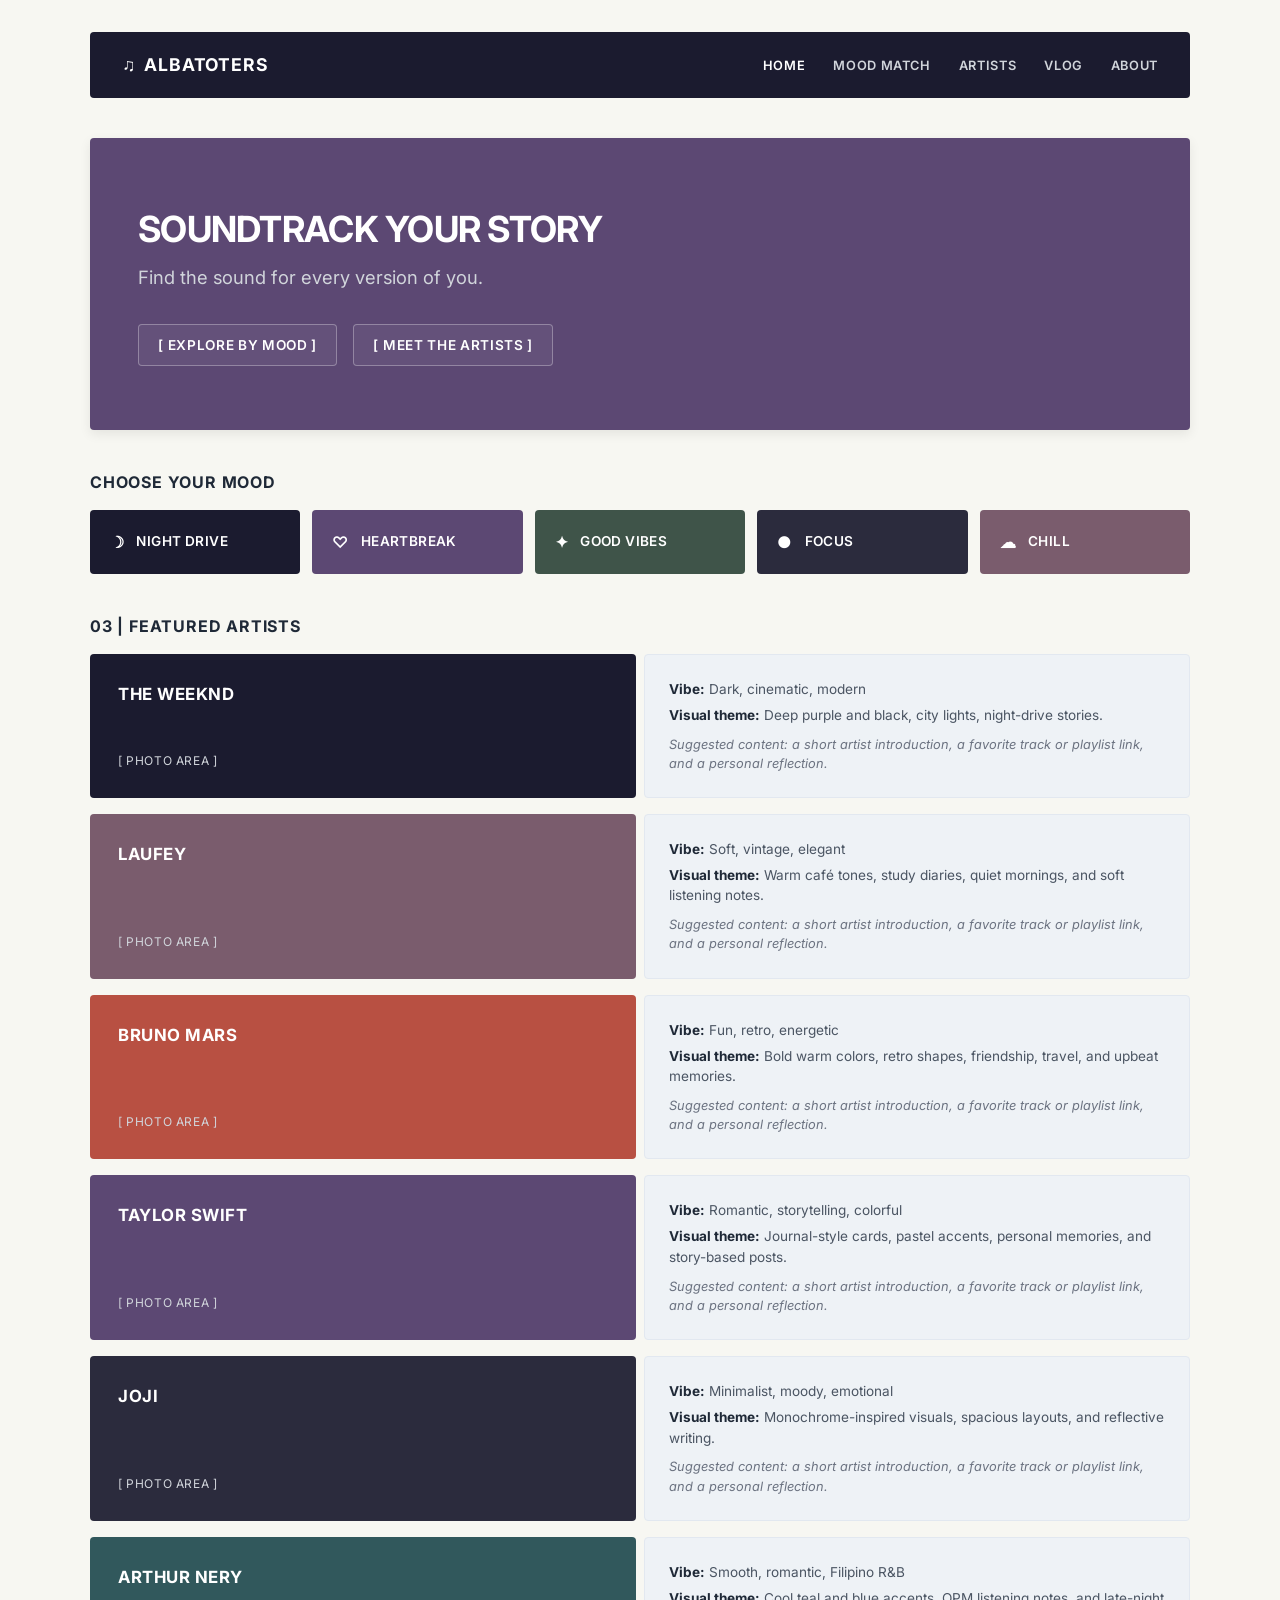
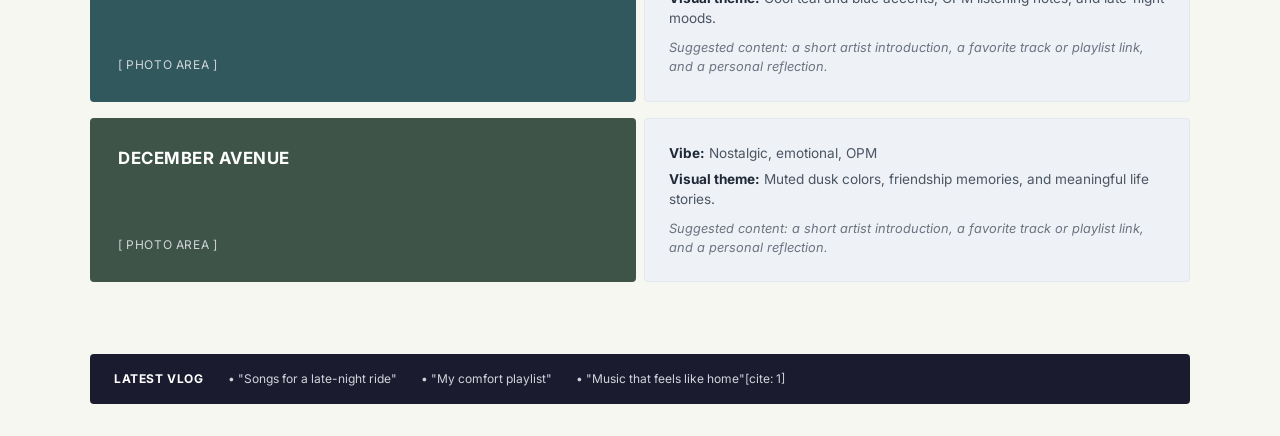
==== index.html @ 7960496c "Add files via upload" ====
<!DOCTYPE html>
<html lang="en">
<head>
    <meta charset="UTF-8">
    <meta name="viewport" content="width=device-width, initial-scale=1.0">
    <title>Albatoters — Soundtrack Your Story</title>
    <link href="https://fonts.googleapis.com/css2?family=Inter:wght@400;500;600;700&display=swap" rel="stylesheet">
    <link rel="stylesheet" href="style.css">
</head>
<body>

    <div class="page-container">
        
        <!-- Top Navigation Header -->
        <header class="navbar">
            <div class="logo">
                <span class="music-note">♫</span> ALBATOTERS
            </div>
            <nav class="nav-links">
                <a href="index.html" class="active">HOME</a>
                <a href="#">MOOD MATCH</a>
                <a href="artist.html">ARTISTS</a>
                <a href="#">VLOG</a>
                <a href="#">ABOUT</a>
            </nav>
        </header>

        <!-- Hero Banner Section -->
        <section class="hero-section">
            <div class="hero-content">
                <h1>SOUNDTRACK YOUR STORY</h1>
                <p>Find the sound for every version of you.</p>
                <div class="hero-buttons">
                    <span class="btn">[ EXPLORE BY MOOD ]</span>
                    <a href="artists.html" class="btn-link">[ MEET THE ARTISTS ]</a>
                </div>
            </div>
        </section>

        <!-- Choose Your Mood Section -->
        <section class="section-block">
            <h2 class="section-title">CHOOSE YOUR MOOD</h2>
            <div class="mood-grid">
                <div class="mood-card dark-indigo">
                    <span class="mood-icon">☽</span>
                    <span class="mood-name">NIGHT DRIVE</span>
                </div>
                <div class="mood-card purple">
                    <span class="mood-icon">♡</span>
                    <span class="mood-name">HEARTBREAK</span>
                </div>
                <div class="mood-card teal-accent">
                    <span class="mood-icon">✦</span>
                    <span class="mood-name">GOOD VIBES</span>
                </div>
                <div class="mood-card charcoal">
                    <span class="mood-icon">●</span>
                    <span class="mood-name">FOCUS</span>
                </div>
                <div class="mood-card mauve">
                    <span class="mood-icon">☁</span>
                    <span class="mood-name">CHILL</span>
                </div>
            </div>
        </section>

        <!-- Featured Artists Section on Homepage -->
        <section class="section-block">
            <h2 class="section-title">03 | FEATURED ARTISTS</h2>
            <div class="artists-split-grid">
                
                <!-- The Weeknd -->
                <div class="artist-split-row">
                    <div class="artist-left-box dark-indigo-bg">
                        <h3>THE WEEKND</h3>
                        <div class="photo-area">[ PHOTO AREA ]</div>
                    </div>
                    <div class="artist-right-box">
                        <p><strong>Vibe:</strong> Dark, cinematic, modern</p>
                        <p><strong>Visual theme:</strong> Deep purple and black, city lights, night-drive stories.</p>
                        <p class="suggestion">Suggested content: a short artist introduction, a favorite track or playlist link, and a personal reflection.</p>
                    </div>
                </div>

                <!-- Laufey -->
                <div class="artist-split-row">
                    <div class="artist-left-box mauve-bg">
                        <h3>LAUFEY</h3>
                        <div class="photo-area">[ PHOTO AREA ]</div>
                    </div>
                    <div class="artist-right-box">
                        <p><strong>Vibe:</strong> Soft, vintage, elegant</p>
                        <p><strong>Visual theme:</strong> Warm café tones, study diaries, quiet mornings, and soft listening notes.</p>
                        <p class="suggestion">Suggested content: a short artist introduction, a favorite track or playlist link, and a personal reflection.</p>
                    </div>
                </div>

                <!-- Bruno Mars -->
                <div class="artist-split-row">
                    <div class="artist-left-box terracotta-bg">
                        <h3>BRUNO MARS</h3>
                        <div class="photo-area">[ PHOTO AREA ]</div>
                    </div>
                    <div class="artist-right-box">
                        <p><strong>Vibe:</strong> Fun, retro, energetic</p>
                        <p><strong>Visual theme:</strong> Bold warm colors, retro shapes, friendship, travel, and upbeat memories.</p>
                        <p class="suggestion">Suggested content: a short artist introduction, a favorite track or playlist link, and a personal reflection.</p>
                    </div>
                </div>

                <!-- Taylor Swift -->
                <div class="artist-split-row">
                    <div class="artist-left-box purple-bg">
                        <h3>TAYLOR SWIFT</h3>
                        <div class="photo-area">[ PHOTO AREA ]</div>
                    </div>
                    <div class="artist-right-box">
                        <p><strong>Vibe:</strong> Romantic, storytelling, colorful</p>
                        <p><strong>Visual theme:</strong> Journal-style cards, pastel accents, personal memories, and story-based posts.</p>
                        <p class="suggestion">Suggested content: a short artist introduction, a favorite track or playlist link, and a personal reflection.</p>
                    </div>
                </div>

                <!-- Joji -->
                <div class="artist-split-row">
                    <div class="artist-left-box charcoal-bg">
                        <h3>JOJI</h3>
                        <div class="photo-area">[ PHOTO AREA ]</div>
                    </div>
                    <div class="artist-right-box">
                        <p><strong>Vibe:</strong> Minimalist, moody, emotional</p>
                        <p><strong>Visual theme:</strong> Monochrome-inspired visuals, spacious layouts, and reflective writing.</p>
                        <p class="suggestion">Suggested content: a short artist introduction, a favorite track or playlist link, and a personal reflection.</p>
                    </div>
                </div>

                <!-- Arthur Nery -->
                <div class="artist-split-row">
                    <div class="artist-left-box teal-bg">
                        <h3>ARTHUR NERY</h3>
                        <div class="photo-area">[ PHOTO AREA ]</div>
                    </div>
                    <div class="artist-right-box">
                        <p><strong>Vibe:</strong> Smooth, romantic, Filipino R&B</p>
                        <p><strong>Visual theme:</strong> Cool teal and blue accents, OPM listening notes, and late-night moods.</p>
                        <p class="suggestion">Suggested content: a short artist introduction, a favorite track or playlist link, and a personal reflection.</p>
                    </div>
                </div>

                <!-- December Avenue -->
                <div class="artist-split-row">
                    <div class="artist-left-box sage-bg">
                        <h3>DECEMBER AVENUE</h3>
                        <div class="photo-area">[ PHOTO AREA ]</div>
                    </div>
                    <div class="artist-right-box">
                        <p><strong>Vibe:</strong> Nostalgic, emotional, OPM</p>
                        <p><strong>Visual theme:</strong> Muted dusk colors, friendship memories, and meaningful life stories.</p>
                        <p class="suggestion">Suggested content: a short artist introduction, a favorite track or playlist link, and a personal reflection.</p>
                    </div>
                </div>

            </div>
        </section>

        <!-- Footer / Latest Vlog Bar -->
        <footer class="footer-bar">
            <span class="footer-label">LATEST VLOG</span>
            <span class="footer-item">• "Songs for a late-night ride"</span>
            <span class="footer-item">• "My comfort playlist"</span>
            <span class="footer-item">• "Music that feels like home"[cite: 1]</span>
        </footer>

    </div>

</body>
</html>
---- style.css ----
/* Color Palette Integration */
:root {
    --color-bg: #F7F7F2;          /* Light Off-White background */
    --color-terracotta: #B85042;  /* Terracotta primary accent */
    --color-teal: #A7BEAE;        /* Teal accent */
    --color-dark: #1b1b2f;        /* Deep structural dark tone */
    --color-purple: #5c4873;      /* Muted mood purple */
    --color-mauve: #7a5c6d;       /* Mauve tone */
    --color-sage: #3f5449;        /* Sage green tone */
    --card-right-bg: #eef2f6;     /* Light grayish card background for descriptions */
    --text-light: #ffffff;
    --text-muted: #d1d5db;
    --text-dark: #1f2937;
    --text-subdued: #4b5563;
    --max-width: 1100px;
}

* {
    box-sizing: border-box;
    margin: 0;
    padding: 0;
}

body {
    font-family: 'Inter', sans-serif;
    background-color: var(--color-bg);
    color: var(--text-dark);
    line-height: 1.5;
    padding: 2rem 1rem;
}

.page-container {
    max-width: var(--max-width);
    margin: 0 auto;
    display: flex;
    flex-direction: column;
    gap: 2.5rem;
}

/* Navigation Bar */
.navbar {
    background-color: var(--color-dark);
    color: var(--text-light);
    display: flex;
    justify-content: space-between;
    align-items: center;
    padding: 1.25rem 2rem;
    border-radius: 4px;
}

.logo {
    font-weight: 700;
    font-size: 1.1rem;
    letter-spacing: 0.05em;
    display: flex;
    align-items: center;
    gap: 0.5rem;
}

.music-note {
    color: var(--text-light);
}

.nav-links {
    display: flex;
    gap: 1.75rem;
    list-style: none;
}

.nav-links a {
    color: var(--text-muted);
    text-decoration: none;
    font-size: 0.8rem;
    font-weight: 600;
    letter-spacing: 0.05em;
    transition: color 0.2s;
}

.nav-links a:hover,
.nav-links a.active {
    color: var(--text-light);
}

/* Hero Section */
.hero-section {
    background-color: var(--color-purple);
    color: var(--text-light);
    padding: 4rem 3rem;
    border-radius: 4px;
    box-shadow: 0 4px 12px rgba(0, 0, 0, 0.08);
}

.hero-content h1 {
    font-size: 2.25rem;
    font-weight: 700;
    letter-spacing: -0.02em;
    margin-bottom: 0.5rem;
}

.hero-content p {
    font-size: 1.15rem;
    color: var(--text-muted);
    margin-bottom: 2rem;
}

.hero-buttons {
    display: flex;
    gap: 1rem;
    flex-wrap: wrap;
}

.btn, .btn-link {
    font-size: 0.85rem;
    font-weight: 600;
    letter-spacing: 0.05em;
    padding: 0.6rem 1.2rem;
    border: 1px solid rgba(255, 255, 255, 0.3);
    border-radius: 4px;
    background: rgba(255, 255, 255, 0.05);
    color: var(--text-light);
    text-decoration: none;
    cursor: pointer;
    display: inline-block;
}

.btn-link:hover {
    background: rgba(255, 255, 255, 0.15);
}

/* Section Common Titles */
.section-title {
    font-size: 1rem;
    font-weight: 700;
    letter-spacing: 0.05em;
    color: var(--text-dark);
    margin-bottom: 1rem;
}

/* Choose Your Mood Section */
.mood-grid {
    display: grid;
    grid-template-columns: repeat(auto-fit, minmax(180px, 1fr));
    gap: 0.75rem;
}

.mood-card {
    color: var(--text-light);
    padding: 1.25rem;
    border-radius: 4px;
    display: flex;
    align-items: center;
    gap: 0.75rem;
    font-weight: 600;
    font-size: 0.85rem;
    letter-spacing: 0.03em;
}

.mood-card.dark-indigo { background-color: var(--color-dark); }
.mood-card.purple { background-color: var(--color-purple); }
.mood-card.teal-accent { background-color: var(--color-sage); }
.mood-card.charcoal { background-color: #2b2b3d; }
.mood-card.mauve { background-color: var(--color-mauve); }

.mood-icon {
    font-size: 1rem;
}

/* Featured Artists Split Layout */
.artists-split-grid {
    display: flex;
    flex-direction: column;
    gap: 1rem;
}

.artist-split-row {
    display: grid;
    grid-template-columns: 1fr 1fr;
    gap: 0.5rem;
}

.artist-left-box {
    color: var(--text-light);
    padding: 1.75rem;
    border-radius: 4px;
    display: flex;
    flex-direction: column;
    justify-content: space-between;
    min-height: 140px;
}

.artist-right-box {
    background-color: var(--card-right-bg);
    color: var(--text-subdued);
    padding: 1.5rem;
    border-radius: 4px;
    font-size: 0.85rem;
    display: flex;
    flex-direction: column;
    justify-content: center;
    gap: 0.35rem;
    border: 1px solid #e2e8f0;
}

.artist-right-box strong {
    color: var(--text-dark);
}

.artist-right-box .suggestion {
    color: #6b7280;
    font-style: italic;
    font-size: 0.8rem;
    margin-top: 0.25rem;
}

/* Background Color Variants */
.dark-indigo-bg { background-color: var(--color-dark); }
.mauve-bg { background-color: var(--color-mauve); }
.terracotta-bg { background-color: var(--color-terracotta); }
.purple-bg { background-color: var(--color-purple); }
.charcoal-bg { background-color: #2b2b3d; }
.teal-bg { background-color: #31585c; }
.sage-bg { background-color: var(--color-sage); }

.artist-left-box h3 {
    font-size: 1.05rem;
    font-weight: 700;
    letter-spacing: 0.03em;
}

.photo-area {
    margin-top: 1.5rem;
    font-size: 0.75rem;
    color: var(--text-muted);
    letter-spacing: 0.05em;
}

/* Footer Bar */
.footer-bar {
    background-color: var(--color-dark);
    color: var(--text-light);
    padding: 1rem 1.5rem;
    border-radius: 4px;
    font-size: 0.75rem;
    display: flex;
    flex-wrap: wrap;
    gap: 1.5rem;
    align-items: center;
    margin-top: 2rem;
}

.footer-label {
    font-weight: 700;
    letter-spacing: 0.05em;
}

.footer-item {
    color: var(--text-muted);
}

/* Responsive Breakpoints */
@media (max-width: 768px) {
    .navbar {
        flex-direction: column;
        gap: 1rem;
        align-items: flex-start;
    }
    .nav-links {
        flex-wrap: wrap;
        gap: 1rem;
    }
    .artist-split-row {
        grid-template-columns: 1fr;
    }
    .hero-section {
        padding: 2.5rem 1.5rem;
    }
}
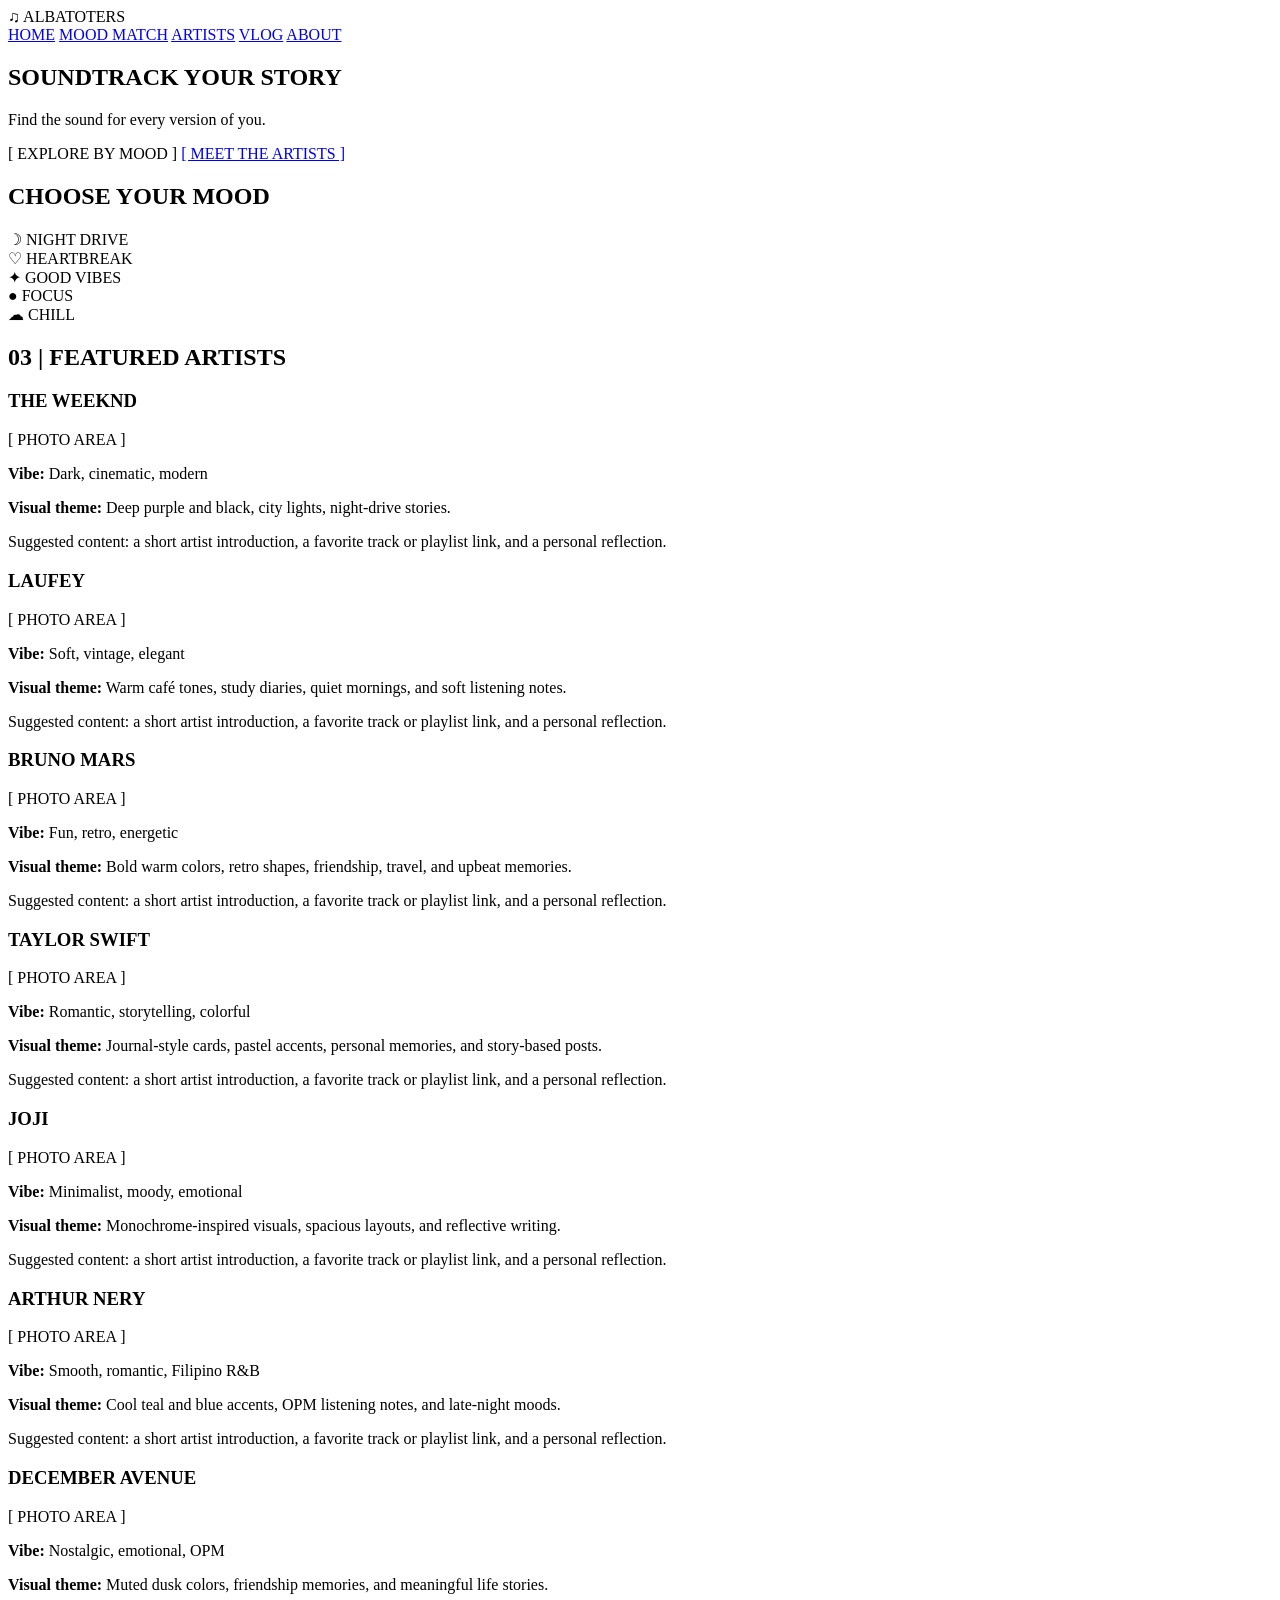
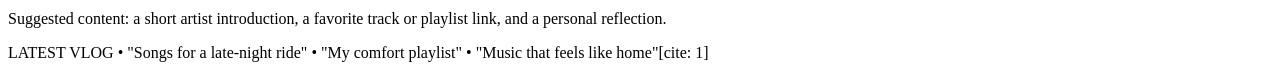
==== commit 1d0a2f0d: "First Official Upload for all the files" ====
--- a/index.html
+++ b/index.html
@@ -1,177 +1,177 @@
-<!DOCTYPE html>
-<html lang="en">
-<head>
-    <meta charset="UTF-8">
-    <meta name="viewport" content="width=device-width, initial-scale=1.0">
-    <title>Albatoters — Soundtrack Your Story</title>
-    <link href="https://fonts.googleapis.com/css2?family=Inter:wght@400;500;600;700&display=swap" rel="stylesheet">
-    <link rel="stylesheet" href="style.css">
-</head>
-<body>
-
-    <div class="page-container">
-        
-        <!-- Top Navigation Header -->
-        <header class="navbar">
-            <div class="logo">
-                <span class="music-note">♫</span> ALBATOTERS
-            </div>
-            <nav class="nav-links">
-                <a href="index.html" class="active">HOME</a>
-                <a href="#">MOOD MATCH</a>
-                <a href="artist.html">ARTISTS</a>
-                <a href="#">VLOG</a>
-                <a href="#">ABOUT</a>
-            </nav>
-        </header>
-
-        <!-- Hero Banner Section -->
-        <section class="hero-section">
-            <div class="hero-content">
-                <h1>SOUNDTRACK YOUR STORY</h1>
-                <p>Find the sound for every version of you.</p>
-                <div class="hero-buttons">
-                    <span class="btn">[ EXPLORE BY MOOD ]</span>
-                    <a href="artists.html" class="btn-link">[ MEET THE ARTISTS ]</a>
-                </div>
-            </div>
-        </section>
-
-        <!-- Choose Your Mood Section -->
-        <section class="section-block">
-            <h2 class="section-title">CHOOSE YOUR MOOD</h2>
-            <div class="mood-grid">
-                <div class="mood-card dark-indigo">
-                    <span class="mood-icon">☽</span>
-                    <span class="mood-name">NIGHT DRIVE</span>
-                </div>
-                <div class="mood-card purple">
-                    <span class="mood-icon">♡</span>
-                    <span class="mood-name">HEARTBREAK</span>
-                </div>
-                <div class="mood-card teal-accent">
-                    <span class="mood-icon">✦</span>
-                    <span class="mood-name">GOOD VIBES</span>
-                </div>
-                <div class="mood-card charcoal">
-                    <span class="mood-icon">●</span>
-                    <span class="mood-name">FOCUS</span>
-                </div>
-                <div class="mood-card mauve">
-                    <span class="mood-icon">☁</span>
-                    <span class="mood-name">CHILL</span>
-                </div>
-            </div>
-        </section>
-
-        <!-- Featured Artists Section on Homepage -->
-        <section class="section-block">
-            <h2 class="section-title">03 | FEATURED ARTISTS</h2>
-            <div class="artists-split-grid">
-                
-                <!-- The Weeknd -->
-                <div class="artist-split-row">
-                    <div class="artist-left-box dark-indigo-bg">
-                        <h3>THE WEEKND</h3>
-                        <div class="photo-area">[ PHOTO AREA ]</div>
-                    </div>
-                    <div class="artist-right-box">
-                        <p><strong>Vibe:</strong> Dark, cinematic, modern</p>
-                        <p><strong>Visual theme:</strong> Deep purple and black, city lights, night-drive stories.</p>
-                        <p class="suggestion">Suggested content: a short artist introduction, a favorite track or playlist link, and a personal reflection.</p>
-                    </div>
-                </div>
-
-                <!-- Laufey -->
-                <div class="artist-split-row">
-                    <div class="artist-left-box mauve-bg">
-                        <h3>LAUFEY</h3>
-                        <div class="photo-area">[ PHOTO AREA ]</div>
-                    </div>
-                    <div class="artist-right-box">
-                        <p><strong>Vibe:</strong> Soft, vintage, elegant</p>
-                        <p><strong>Visual theme:</strong> Warm café tones, study diaries, quiet mornings, and soft listening notes.</p>
-                        <p class="suggestion">Suggested content: a short artist introduction, a favorite track or playlist link, and a personal reflection.</p>
-                    </div>
-                </div>
-
-                <!-- Bruno Mars -->
-                <div class="artist-split-row">
-                    <div class="artist-left-box terracotta-bg">
-                        <h3>BRUNO MARS</h3>
-                        <div class="photo-area">[ PHOTO AREA ]</div>
-                    </div>
-                    <div class="artist-right-box">
-                        <p><strong>Vibe:</strong> Fun, retro, energetic</p>
-                        <p><strong>Visual theme:</strong> Bold warm colors, retro shapes, friendship, travel, and upbeat memories.</p>
-                        <p class="suggestion">Suggested content: a short artist introduction, a favorite track or playlist link, and a personal reflection.</p>
-                    </div>
-                </div>
-
-                <!-- Taylor Swift -->
-                <div class="artist-split-row">
-                    <div class="artist-left-box purple-bg">
-                        <h3>TAYLOR SWIFT</h3>
-                        <div class="photo-area">[ PHOTO AREA ]</div>
-                    </div>
-                    <div class="artist-right-box">
-                        <p><strong>Vibe:</strong> Romantic, storytelling, colorful</p>
-                        <p><strong>Visual theme:</strong> Journal-style cards, pastel accents, personal memories, and story-based posts.</p>
-                        <p class="suggestion">Suggested content: a short artist introduction, a favorite track or playlist link, and a personal reflection.</p>
-                    </div>
-                </div>
-
-                <!-- Joji -->
-                <div class="artist-split-row">
-                    <div class="artist-left-box charcoal-bg">
-                        <h3>JOJI</h3>
-                        <div class="photo-area">[ PHOTO AREA ]</div>
-                    </div>
-                    <div class="artist-right-box">
-                        <p><strong>Vibe:</strong> Minimalist, moody, emotional</p>
-                        <p><strong>Visual theme:</strong> Monochrome-inspired visuals, spacious layouts, and reflective writing.</p>
-                        <p class="suggestion">Suggested content: a short artist introduction, a favorite track or playlist link, and a personal reflection.</p>
-                    </div>
-                </div>
-
-                <!-- Arthur Nery -->
-                <div class="artist-split-row">
-                    <div class="artist-left-box teal-bg">
-                        <h3>ARTHUR NERY</h3>
-                        <div class="photo-area">[ PHOTO AREA ]</div>
-                    </div>
-                    <div class="artist-right-box">
-                        <p><strong>Vibe:</strong> Smooth, romantic, Filipino R&B</p>
-                        <p><strong>Visual theme:</strong> Cool teal and blue accents, OPM listening notes, and late-night moods.</p>
-                        <p class="suggestion">Suggested content: a short artist introduction, a favorite track or playlist link, and a personal reflection.</p>
-                    </div>
-                </div>
-
-                <!-- December Avenue -->
-                <div class="artist-split-row">
-                    <div class="artist-left-box sage-bg">
-                        <h3>DECEMBER AVENUE</h3>
-                        <div class="photo-area">[ PHOTO AREA ]</div>
-                    </div>
-                    <div class="artist-right-box">
-                        <p><strong>Vibe:</strong> Nostalgic, emotional, OPM</p>
-                        <p><strong>Visual theme:</strong> Muted dusk colors, friendship memories, and meaningful life stories.</p>
-                        <p class="suggestion">Suggested content: a short artist introduction, a favorite track or playlist link, and a personal reflection.</p>
-                    </div>
-                </div>
-
-            </div>
-        </section>
-
-        <!-- Footer / Latest Vlog Bar -->
-        <footer class="footer-bar">
-            <span class="footer-label">LATEST VLOG</span>
-            <span class="footer-item">• "Songs for a late-night ride"</span>
-            <span class="footer-item">• "My comfort playlist"</span>
-            <span class="footer-item">• "Music that feels like home"[cite: 1]</span>
-        </footer>
-
-    </div>
-
-</body>
+<!DOCTYPE html>
+<html lang="en">
+<head>
+    <meta charset="UTF-8">
+    <meta name="viewport" content="width=device-width, initial-scale=1.0">
+    <title>Albatoters — Soundtrack Your Story</title>
+    <link href="https://fonts.googleapis.com/css2?family=Inter:wght@400;500;600;700&display=swap" rel="stylesheet">
+    <link rel="stylesheet" href="style.css">
+</head>
+<body>
+
+    <div class="page-container">
+        
+        <!-- Top Navigation Header -->
+        <header class="navbar">
+            <div class="logo">
+                <span class="music-note">♫</span> ALBATOTERS
+            </div>
+            <nav class="nav-links">
+                <a href="index.html" class="active">HOME</a>
+                <a href="#">MOOD MATCH</a>
+                <a href="artist.html">ARTISTS</a>
+                <a href="#">VLOG</a>
+                <a href="#">ABOUT</a>
+            </nav>
+        </header>
+
+        <!-- Hero Banner Section -->
+        <section class="hero-section">
+            <div class="hero-content">
+                <h1>SOUNDTRACK YOUR STORY</h1>
+                <p>Find the sound for every version of you.</p>
+                <div class="hero-buttons">
+                    <span class="btn">[ EXPLORE BY MOOD ]</span>
+                    <a href="artists.html" class="btn-link">[ MEET THE ARTISTS ]</a>
+                </div>
+            </div>
+        </section>
+
+        <!-- Choose Your Mood Section -->
+        <section class="section-block">
+            <h2 class="section-title">CHOOSE YOUR MOOD</h2>
+            <div class="mood-grid">
+                <div class="mood-card dark-indigo">
+                    <span class="mood-icon">☽</span>
+                    <span class="mood-name">NIGHT DRIVE</span>
+                </div>
+                <div class="mood-card purple">
+                    <span class="mood-icon">♡</span>
+                    <span class="mood-name">HEARTBREAK</span>
+                </div>
+                <div class="mood-card teal-accent">
+                    <span class="mood-icon">✦</span>
+                    <span class="mood-name">GOOD VIBES</span>
+                </div>
+                <div class="mood-card charcoal">
+                    <span class="mood-icon">●</span>
+                    <span class="mood-name">FOCUS</span>
+                </div>
+                <div class="mood-card mauve">
+                    <span class="mood-icon">☁</span>
+                    <span class="mood-name">CHILL</span>
+                </div>
+            </div>
+        </section>
+
+        <!-- Featured Artists Section on Homepage -->
+        <section class="section-block">
+            <h2 class="section-title">03 | FEATURED ARTISTS</h2>
+            <div class="artists-split-grid">
+                
+                <!-- The Weeknd -->
+                <div class="artist-split-row">
+                    <div class="artist-left-box dark-indigo-bg">
+                        <h3>THE WEEKND</h3>
+                        <div class="photo-area">[ PHOTO AREA ]</div>
+                    </div>
+                    <div class="artist-right-box">
+                        <p><strong>Vibe:</strong> Dark, cinematic, modern</p>
+                        <p><strong>Visual theme:</strong> Deep purple and black, city lights, night-drive stories.</p>
+                        <p class="suggestion">Suggested content: a short artist introduction, a favorite track or playlist link, and a personal reflection.</p>
+                    </div>
+                </div>
+
+                <!-- Laufey -->
+                <div class="artist-split-row">
+                    <div class="artist-left-box mauve-bg">
+                        <h3>LAUFEY</h3>
+                        <div class="photo-area">[ PHOTO AREA ]</div>
+                    </div>
+                    <div class="artist-right-box">
+                        <p><strong>Vibe:</strong> Soft, vintage, elegant</p>
+                        <p><strong>Visual theme:</strong> Warm café tones, study diaries, quiet mornings, and soft listening notes.</p>
+                        <p class="suggestion">Suggested content: a short artist introduction, a favorite track or playlist link, and a personal reflection.</p>
+                    </div>
+                </div>
+
+                <!-- Bruno Mars -->
+                <div class="artist-split-row">
+                    <div class="artist-left-box terracotta-bg">
+                        <h3>BRUNO MARS</h3>
+                        <div class="photo-area">[ PHOTO AREA ]</div>
+                    </div>
+                    <div class="artist-right-box">
+                        <p><strong>Vibe:</strong> Fun, retro, energetic</p>
+                        <p><strong>Visual theme:</strong> Bold warm colors, retro shapes, friendship, travel, and upbeat memories.</p>
+                        <p class="suggestion">Suggested content: a short artist introduction, a favorite track or playlist link, and a personal reflection.</p>
+                    </div>
+                </div>
+
+                <!-- Taylor Swift -->
+                <div class="artist-split-row">
+                    <div class="artist-left-box purple-bg">
+                        <h3>TAYLOR SWIFT</h3>
+                        <div class="photo-area">[ PHOTO AREA ]</div>
+                    </div>
+                    <div class="artist-right-box">
+                        <p><strong>Vibe:</strong> Romantic, storytelling, colorful</p>
+                        <p><strong>Visual theme:</strong> Journal-style cards, pastel accents, personal memories, and story-based posts.</p>
+                        <p class="suggestion">Suggested content: a short artist introduction, a favorite track or playlist link, and a personal reflection.</p>
+                    </div>
+                </div>
+
+                <!-- Joji -->
+                <div class="artist-split-row">
+                    <div class="artist-left-box charcoal-bg">
+                        <h3>JOJI</h3>
+                        <div class="photo-area">[ PHOTO AREA ]</div>
+                    </div>
+                    <div class="artist-right-box">
+                        <p><strong>Vibe:</strong> Minimalist, moody, emotional</p>
+                        <p><strong>Visual theme:</strong> Monochrome-inspired visuals, spacious layouts, and reflective writing.</p>
+                        <p class="suggestion">Suggested content: a short artist introduction, a favorite track or playlist link, and a personal reflection.</p>
+                    </div>
+                </div>
+
+                <!-- Arthur Nery -->
+                <div class="artist-split-row">
+                    <div class="artist-left-box teal-bg">
+                        <h3>ARTHUR NERY</h3>
+                        <div class="photo-area">[ PHOTO AREA ]</div>
+                    </div>
+                    <div class="artist-right-box">
+                        <p><strong>Vibe:</strong> Smooth, romantic, Filipino R&B</p>
+                        <p><strong>Visual theme:</strong> Cool teal and blue accents, OPM listening notes, and late-night moods.</p>
+                        <p class="suggestion">Suggested content: a short artist introduction, a favorite track or playlist link, and a personal reflection.</p>
+                    </div>
+                </div>
+
+                <!-- December Avenue -->
+                <div class="artist-split-row">
+                    <div class="artist-left-box sage-bg">
+                        <h3>DECEMBER AVENUE</h3>
+                        <div class="photo-area">[ PHOTO AREA ]</div>
+                    </div>
+                    <div class="artist-right-box">
+                        <p><strong>Vibe:</strong> Nostalgic, emotional, OPM</p>
+                        <p><strong>Visual theme:</strong> Muted dusk colors, friendship memories, and meaningful life stories.</p>
+                        <p class="suggestion">Suggested content: a short artist introduction, a favorite track or playlist link, and a personal reflection.</p>
+                    </div>
+                </div>
+
+            </div>
+        </section>
+
+        <!-- Footer / Latest Vlog Bar -->
+        <footer class="footer-bar">
+            <span class="footer-label">LATEST VLOG</span>
+            <span class="footer-item">• "Songs for a late-night ride"</span>
+            <span class="footer-item">• "My comfort playlist"</span>
+            <span class="footer-item">• "Music that feels like home"[cite: 1]</span>
+        </footer>
+
+    </div>
+
+</body>
 </html>
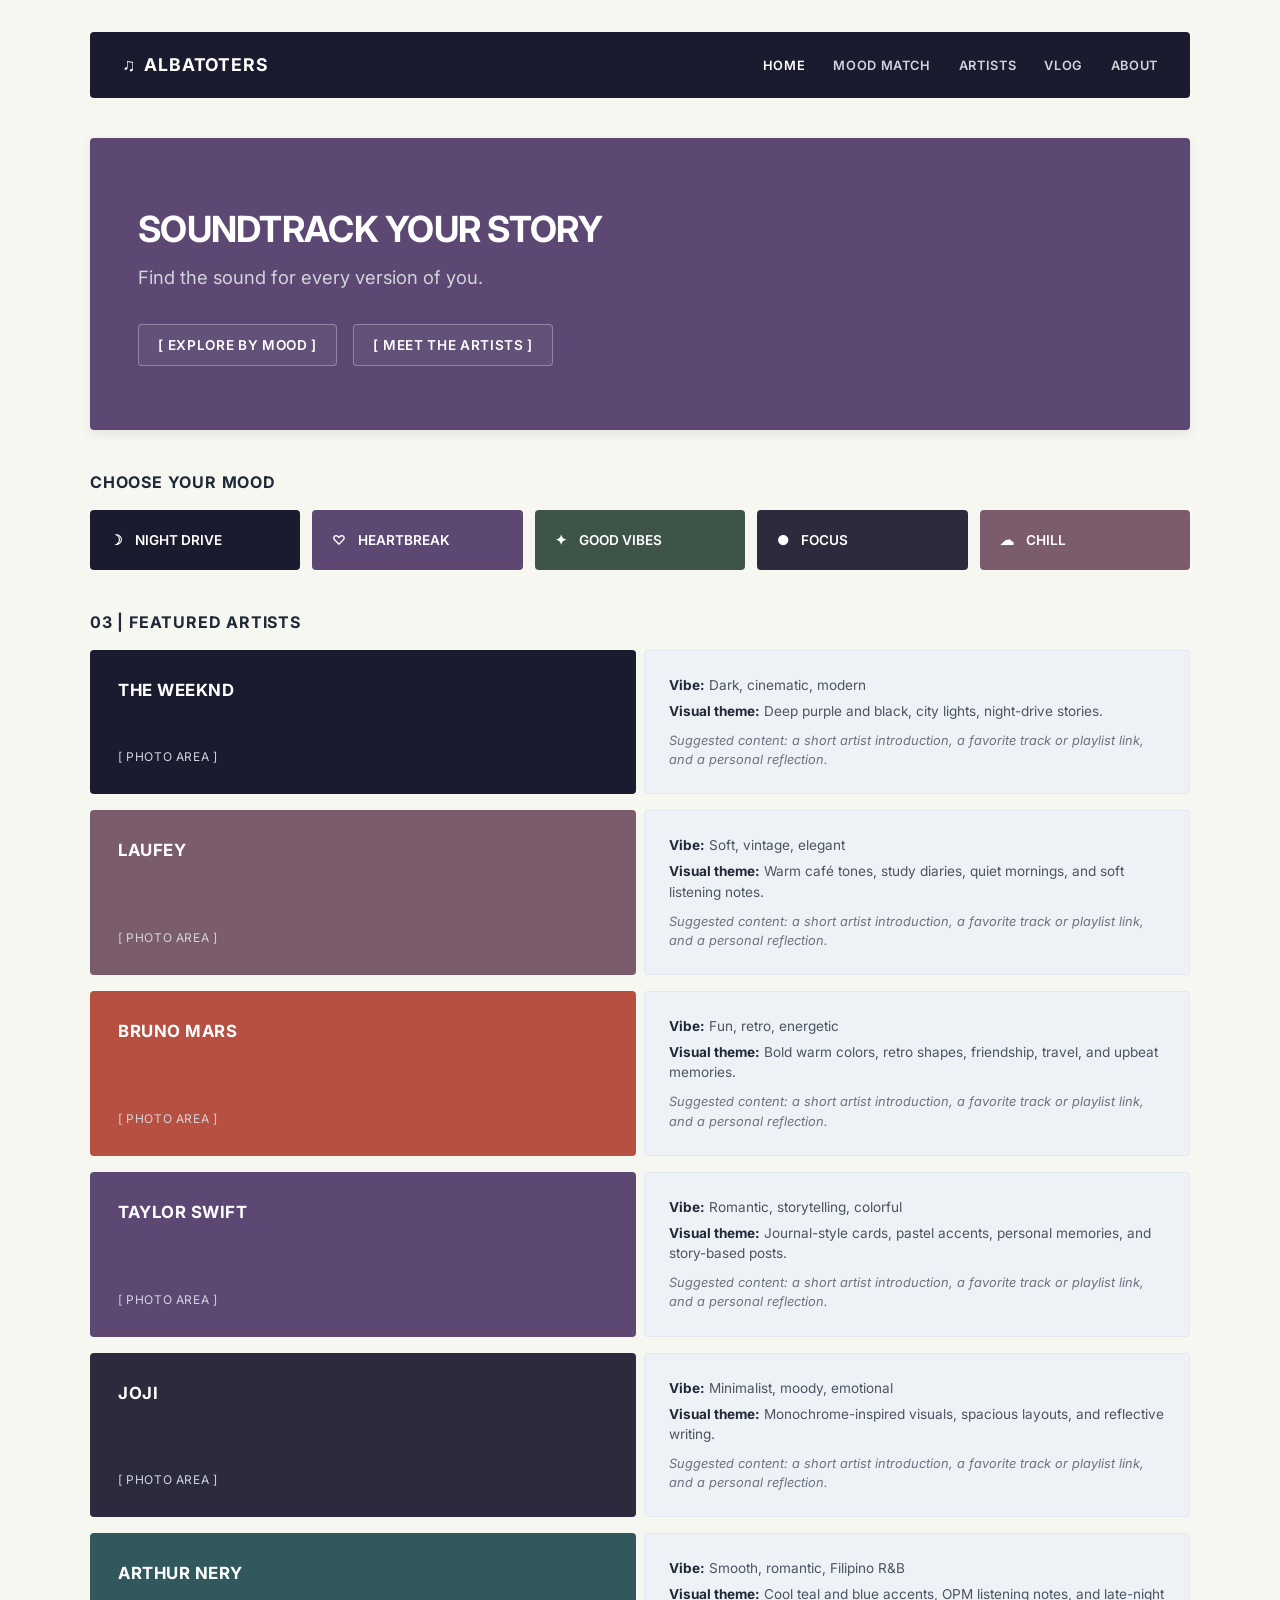
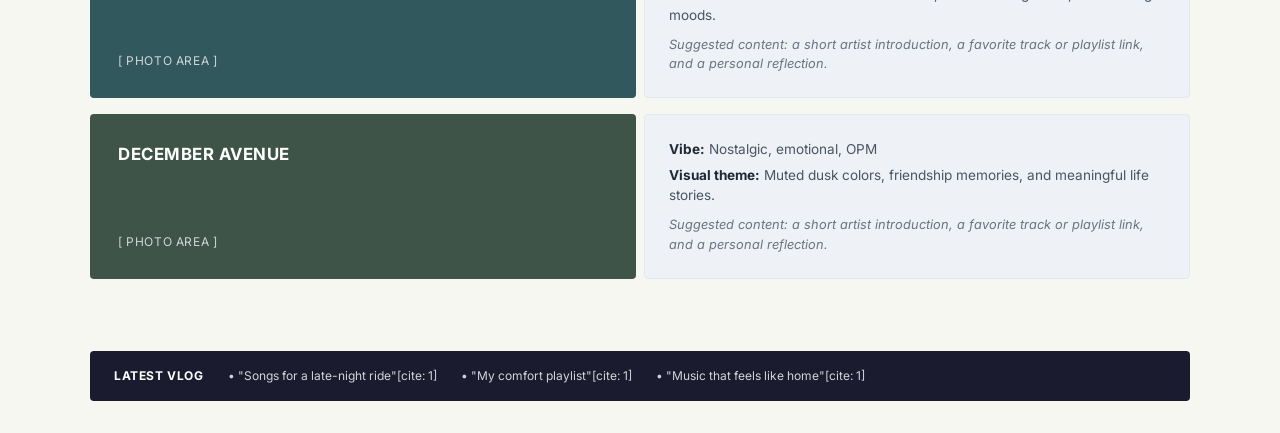
==== commit 783bccfd: "artist css and artist html has new line of code and some major changes" ====
--- a/index.html
+++ b/index.html
@@ -5,7 +5,7 @@
     <meta name="viewport" content="width=device-width, initial-scale=1.0">
     <title>Albatoters — Soundtrack Your Story</title>
     <link href="https://fonts.googleapis.com/css2?family=Inter:wght@400;500;600;700&display=swap" rel="stylesheet">
-    <link rel="stylesheet" href="style.css">
+    <link rel="stylesheet" href="home.css">
 </head>
 <body>
 
@@ -18,10 +18,10 @@
             </div>
             <nav class="nav-links">
                 <a href="index.html" class="active">HOME</a>
-                <a href="#">MOOD MATCH</a>
+                <a href="mood-match.html">MOOD MATCH</a>
                 <a href="artist.html">ARTISTS</a>
-                <a href="#">VLOG</a>
-                <a href="#">ABOUT</a>
+                <a href="vlog.html">VLOG</a>
+                <a href="about.html">ABOUT</a>
             </nav>
         </header>
 
@@ -64,7 +64,7 @@
             </div>
         </section>
 
-        <!-- Featured Artists Section on Homepage -->
+        <!-- Featured Artists Section -->
         <section class="section-block">
             <h2 class="section-title">03 | FEATURED ARTISTS</h2>
             <div class="artists-split-grid">
@@ -166,8 +166,8 @@
         <!-- Footer / Latest Vlog Bar -->
         <footer class="footer-bar">
             <span class="footer-label">LATEST VLOG</span>
-            <span class="footer-item">• "Songs for a late-night ride"</span>
-            <span class="footer-item">• "My comfort playlist"</span>
+            <span class="footer-item">• "Songs for a late-night ride"[cite: 1]</span>
+            <span class="footer-item">• "My comfort playlist"[cite: 1]</span>
             <span class="footer-item">• "Music that feels like home"[cite: 1]</span>
         </footer>
 
--- a/home.css
+++ b/home.css
@@ -0,0 +1,253 @@
+:root {
+    --color-bg: #F7F7F2;
+    --color-terracotta: #B85042;
+    --color-teal: #A7BEAE;
+    --color-dark: #1b1b2f;
+    --color-purple: #5c4873;
+    --color-mauve: #7a5c6d;
+    --color-sage: #3f5449;
+    --card-right-bg: #eef2f6;
+    --text-light: #ffffff;
+    --text-muted: #d1d5db;
+    --text-dark: #1f2937;
+    --text-subdued: #4b5563;
+    --max-width: 1100px;
+}
+
+* {
+    box-sizing: border-box;
+    margin: 0;
+    padding: 0;
+}
+
+body {
+    font-family: 'Inter', sans-serif;
+    background-color: var(--color-bg);
+    color: var(--text-dark);
+    line-height: 1.5;
+    padding: 2rem 1rem;
+}
+
+.page-container {
+    max-width: var(--max-width);
+    margin: 0 auto;
+    display: flex;
+    flex-direction: column;
+    gap: 2.5rem;
+}
+
+.navbar {
+    background-color: var(--color-dark);
+    color: var(--text-light);
+    display: flex;
+    justify-content: space-between;
+    align-items: center;
+    padding: 1.25rem 2rem;
+    border-radius: 4px;
+}
+
+.logo {
+    font-weight: 700;
+    font-size: 1.1rem;
+    letter-spacing: 0.05em;
+    display: flex;
+    align-items: center;
+    gap: 0.5rem;
+}
+
+.nav-links {
+    display: flex;
+    gap: 1.75rem;
+    list-style: none;
+}
+
+.nav-links a {
+    color: var(--text-muted);
+    text-decoration: none;
+    font-size: 0.8rem;
+    font-weight: 600;
+    letter-spacing: 0.05em;
+    transition: color 0.2s;
+}
+
+.nav-links a:hover,
+.nav-links a.active {
+    color: var(--text-light);
+}
+
+.hero-section {
+    background-color: var(--color-purple);
+    color: var(--text-light);
+    padding: 4rem 3rem;
+    border-radius: 4px;
+    box-shadow: 0 4px 12px rgba(0, 0, 0, 0.08);
+}
+
+.hero-content h1 {
+    font-size: 2.25rem;
+    font-weight: 700;
+    letter-spacing: -0.02em;
+    margin-bottom: 0.5rem;
+}
+
+.hero-content p {
+    font-size: 1.15rem;
+    color: var(--text-muted);
+    margin-bottom: 2rem;
+}
+
+.hero-buttons {
+    display: flex;
+    gap: 1rem;
+    flex-wrap: wrap;
+}
+
+.btn, .btn-link {
+    font-size: 0.85rem;
+    font-weight: 600;
+    letter-spacing: 0.05em;
+    padding: 0.6rem 1.2rem;
+    border: 1px solid rgba(255, 255, 255, 0.3);
+    border-radius: 4px;
+    background: rgba(255, 255, 255, 0.05);
+    color: var(--text-light);
+    text-decoration: none;
+    cursor: pointer;
+    display: inline-block;
+}
+
+.section-title {
+    font-size: 1rem;
+    font-weight: 700;
+    letter-spacing: 0.05em;
+    color: var(--text-dark);
+    margin-bottom: 1rem;
+}
+
+.mood-grid {
+    display: grid;
+    grid-template-columns: repeat(auto-fit, minmax(180px, 1fr));
+    gap: 0.75rem;
+}
+
+.mood-card {
+    color: var(--text-light);
+    padding: 1.25rem;
+    border-radius: 4px;
+    display: flex;
+    align-items: center;
+    gap: 0.75rem;
+    font-weight: 600;
+    font-size: 0.85rem;
+}
+
+.mood-card.dark-indigo { background-color: var(--color-dark); }
+.mood-card.purple { background-color: var(--color-purple); }
+.mood-card.teal-accent { background-color: var(--color-sage); }
+.mood-card.charcoal { background-color: #2b2b3d; }
+.mood-card.mauve { background-color: var(--color-mauve); }
+
+.artists-split-grid {
+    display: flex;
+    flex-direction: column;
+    gap: 1rem;
+}
+
+.artist-split-row {
+    display: grid;
+    grid-template-columns: 1fr 1fr;
+    gap: 0.5rem;
+}
+
+.artist-left-box {
+    color: var(--text-light);
+    padding: 1.75rem;
+    border-radius: 4px;
+    display: flex;
+    flex-direction: column;
+    justify-content: space-between;
+    min-height: 140px;
+}
+
+.artist-right-box {
+    background-color: var(--card-right-bg);
+    color: var(--text-subdued);
+    padding: 1.5rem;
+    border-radius: 4px;
+    font-size: 0.85rem;
+    display: flex;
+    flex-direction: column;
+    justify-content: center;
+    gap: 0.35rem;
+    border: 1px solid #e2e8f0;
+}
+
+.artist-right-box strong {
+    color: var(--text-dark);
+}
+
+.artist-right-box .suggestion {
+    color: #6b7280;
+    font-style: italic;
+    font-size: 0.8rem;
+    margin-top: 0.25rem;
+}
+
+.dark-indigo-bg { background-color: var(--color-dark); }
+.mauve-bg { background-color: var(--color-mauve); }
+.terracotta-bg { background-color: var(--color-terracotta); }
+.purple-bg { background-color: var(--color-purple); }
+.charcoal-bg { background-color: #2b2b3d; }
+.teal-bg { background-color: #31585c; }
+.sage-bg { background-color: var(--color-sage); }
+.dark-bg { background-color: #12121a; }
+
+.artist-left-box h3 {
+    font-size: 1.05rem;
+    font-weight: 700;
+    letter-spacing: 0.03em;
+}
+
+.photo-area {
+    margin-top: 1.5rem;
+    font-size: 0.75rem;
+    color: var(--text-muted);
+    letter-spacing: 0.05em;
+}
+
+.footer-bar {
+    background-color: var(--color-dark);
+    color: var(--text-light);
+    padding: 1rem 1.5rem;
+    border-radius: 4px;
+    font-size: 0.75rem;
+    display: flex;
+    flex-wrap: wrap;
+    gap: 1.5rem;
+    align-items: center;
+    margin-top: 2rem;
+}
+
+.footer-label {
+    font-weight: 700;
+    letter-spacing: 0.05em;
+}
+
+.footer-item {
+    color: var(--text-muted);
+}
+
+@media (max-width: 768px) {
+    .navbar {
+        flex-direction: column;
+        gap: 1rem;
+        align-items: flex-start;
+    }
+    .nav-links {
+        flex-wrap: wrap;
+        gap: 1rem;
+    }
+    .artist-split-row {
+        grid-template-columns: 1fr;
+    }
+}
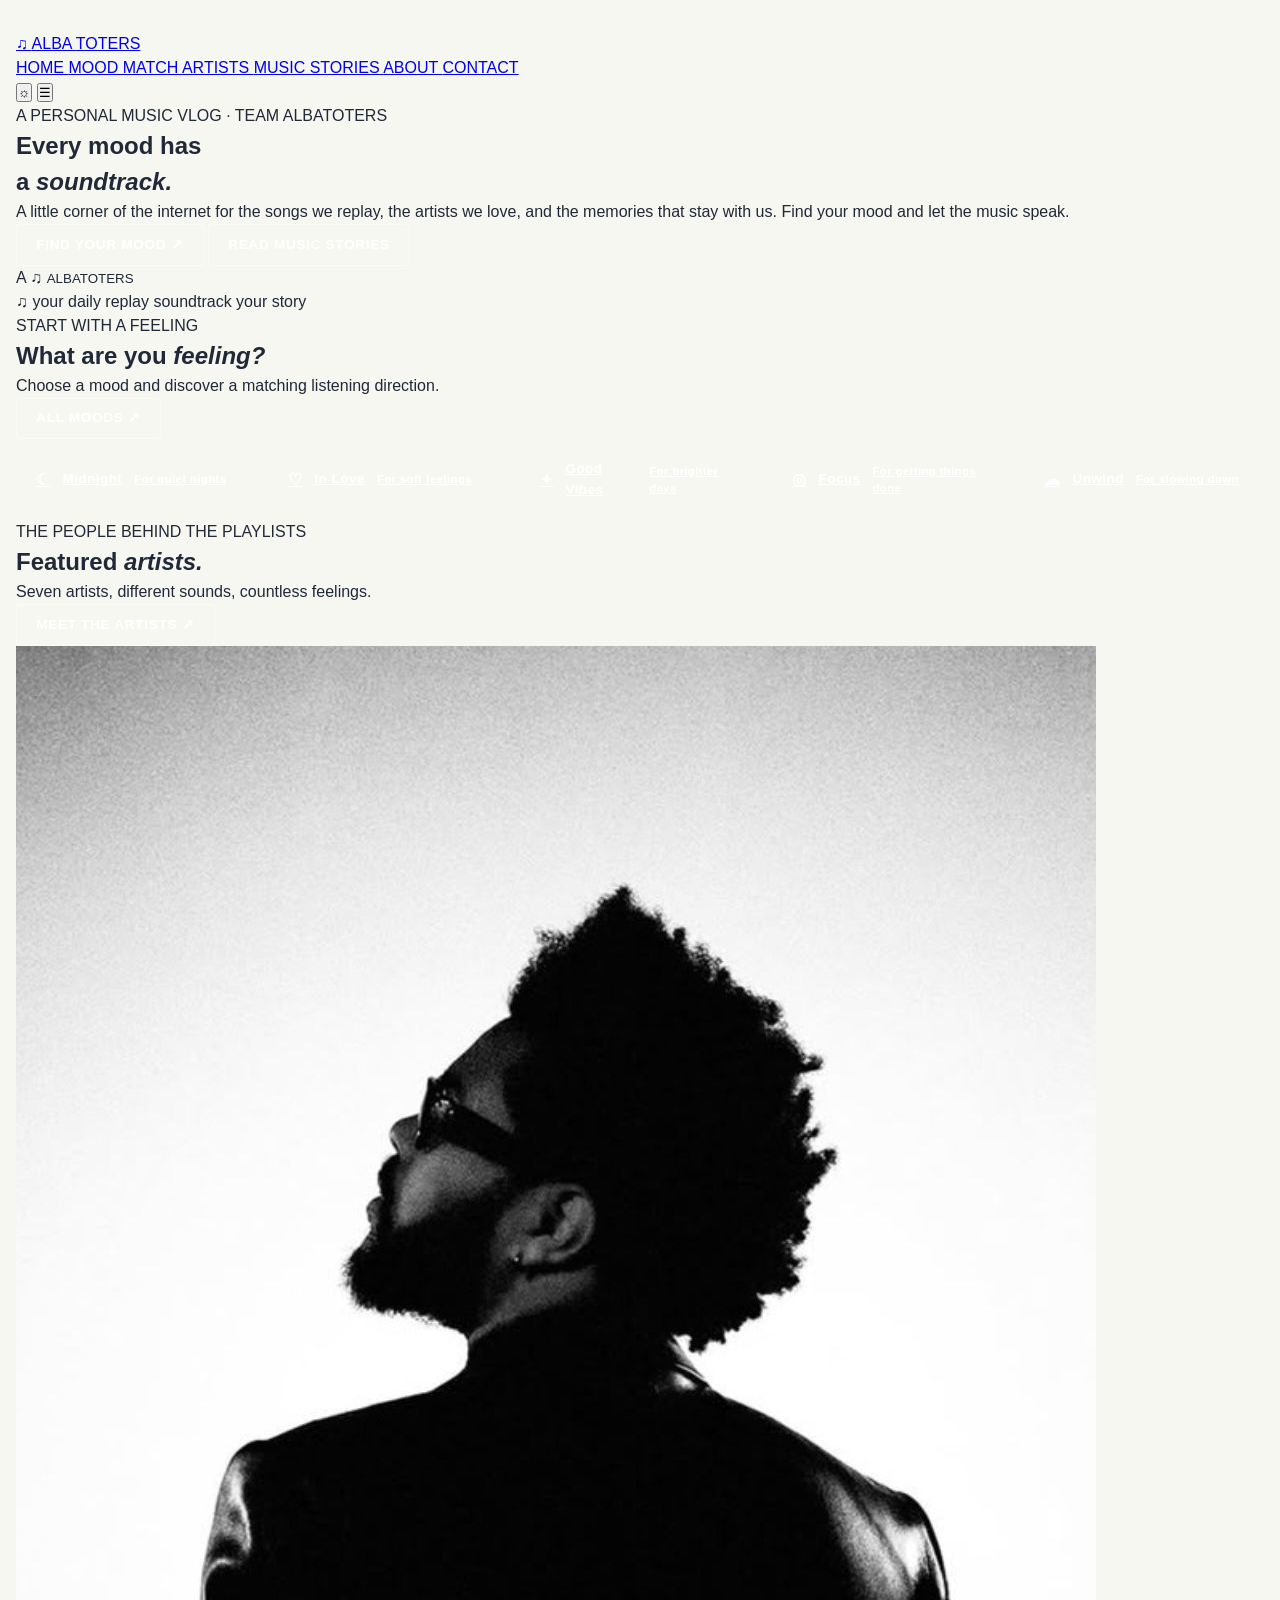
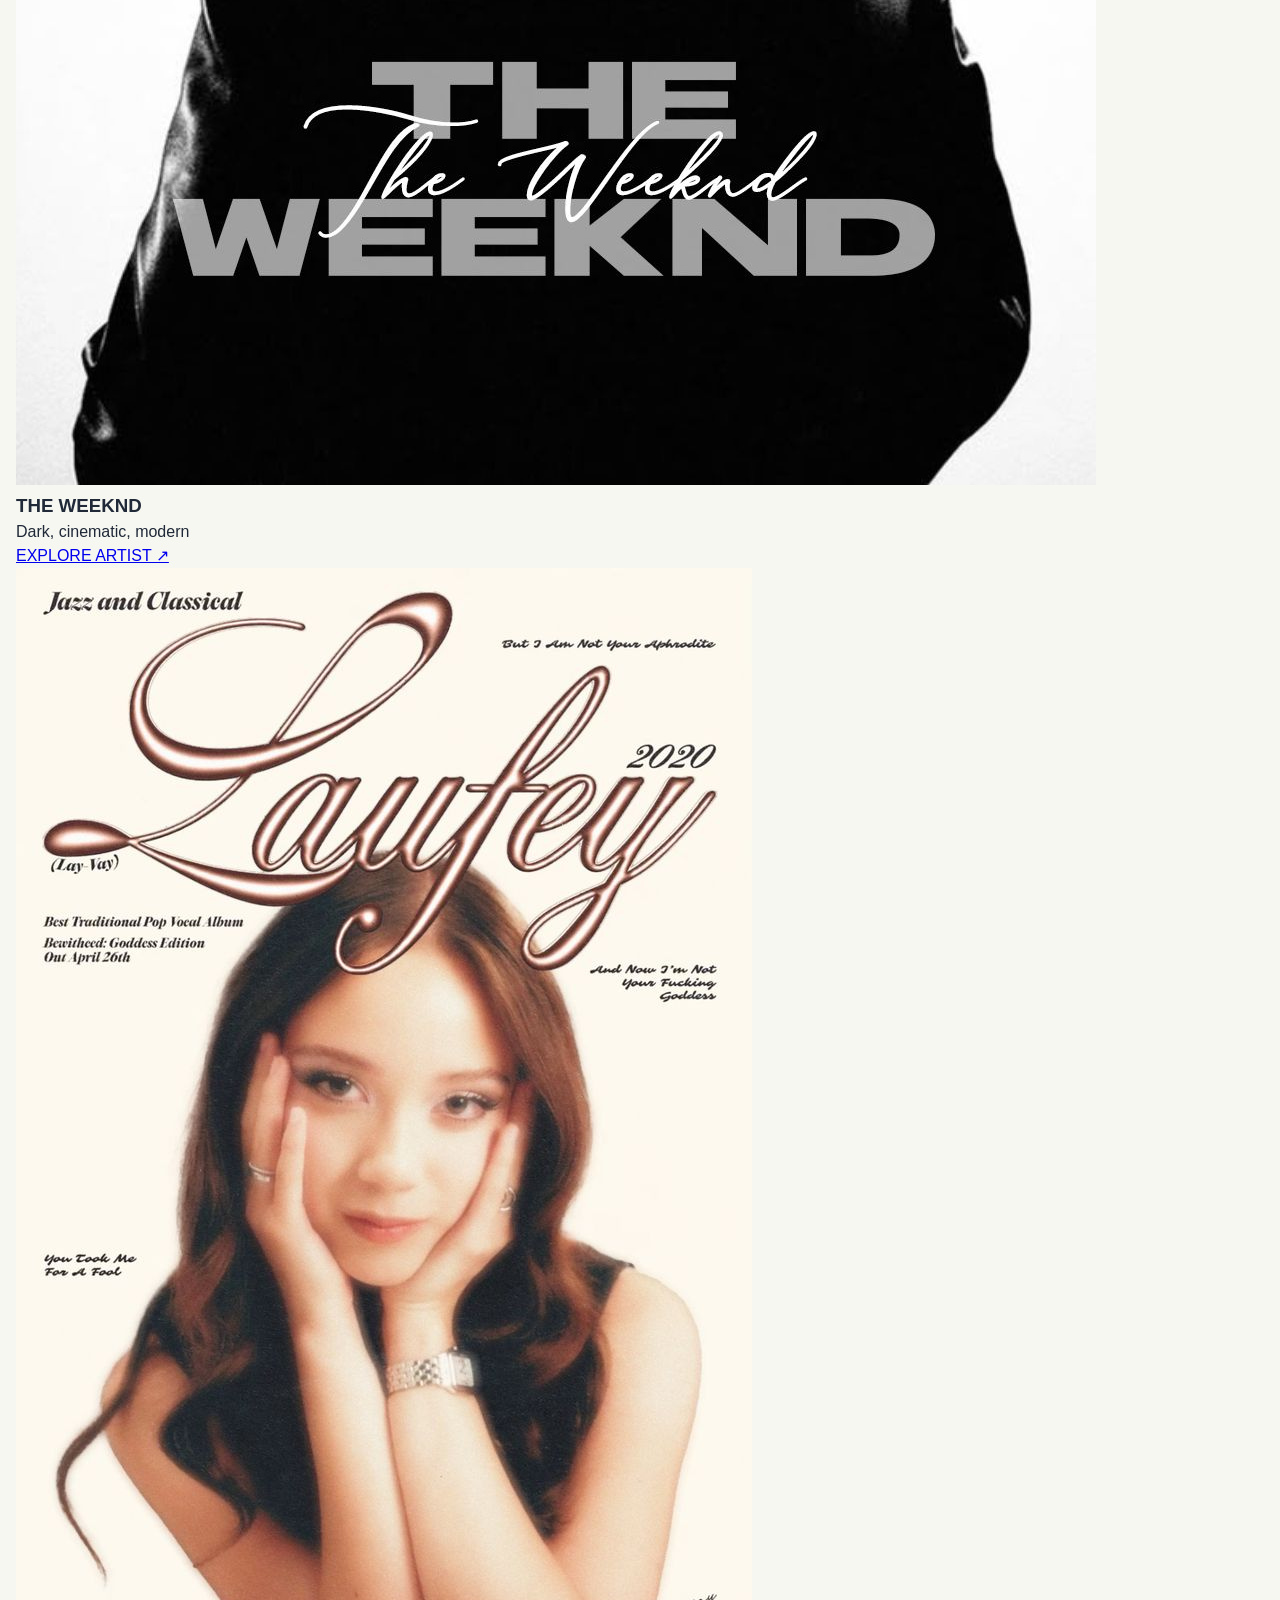
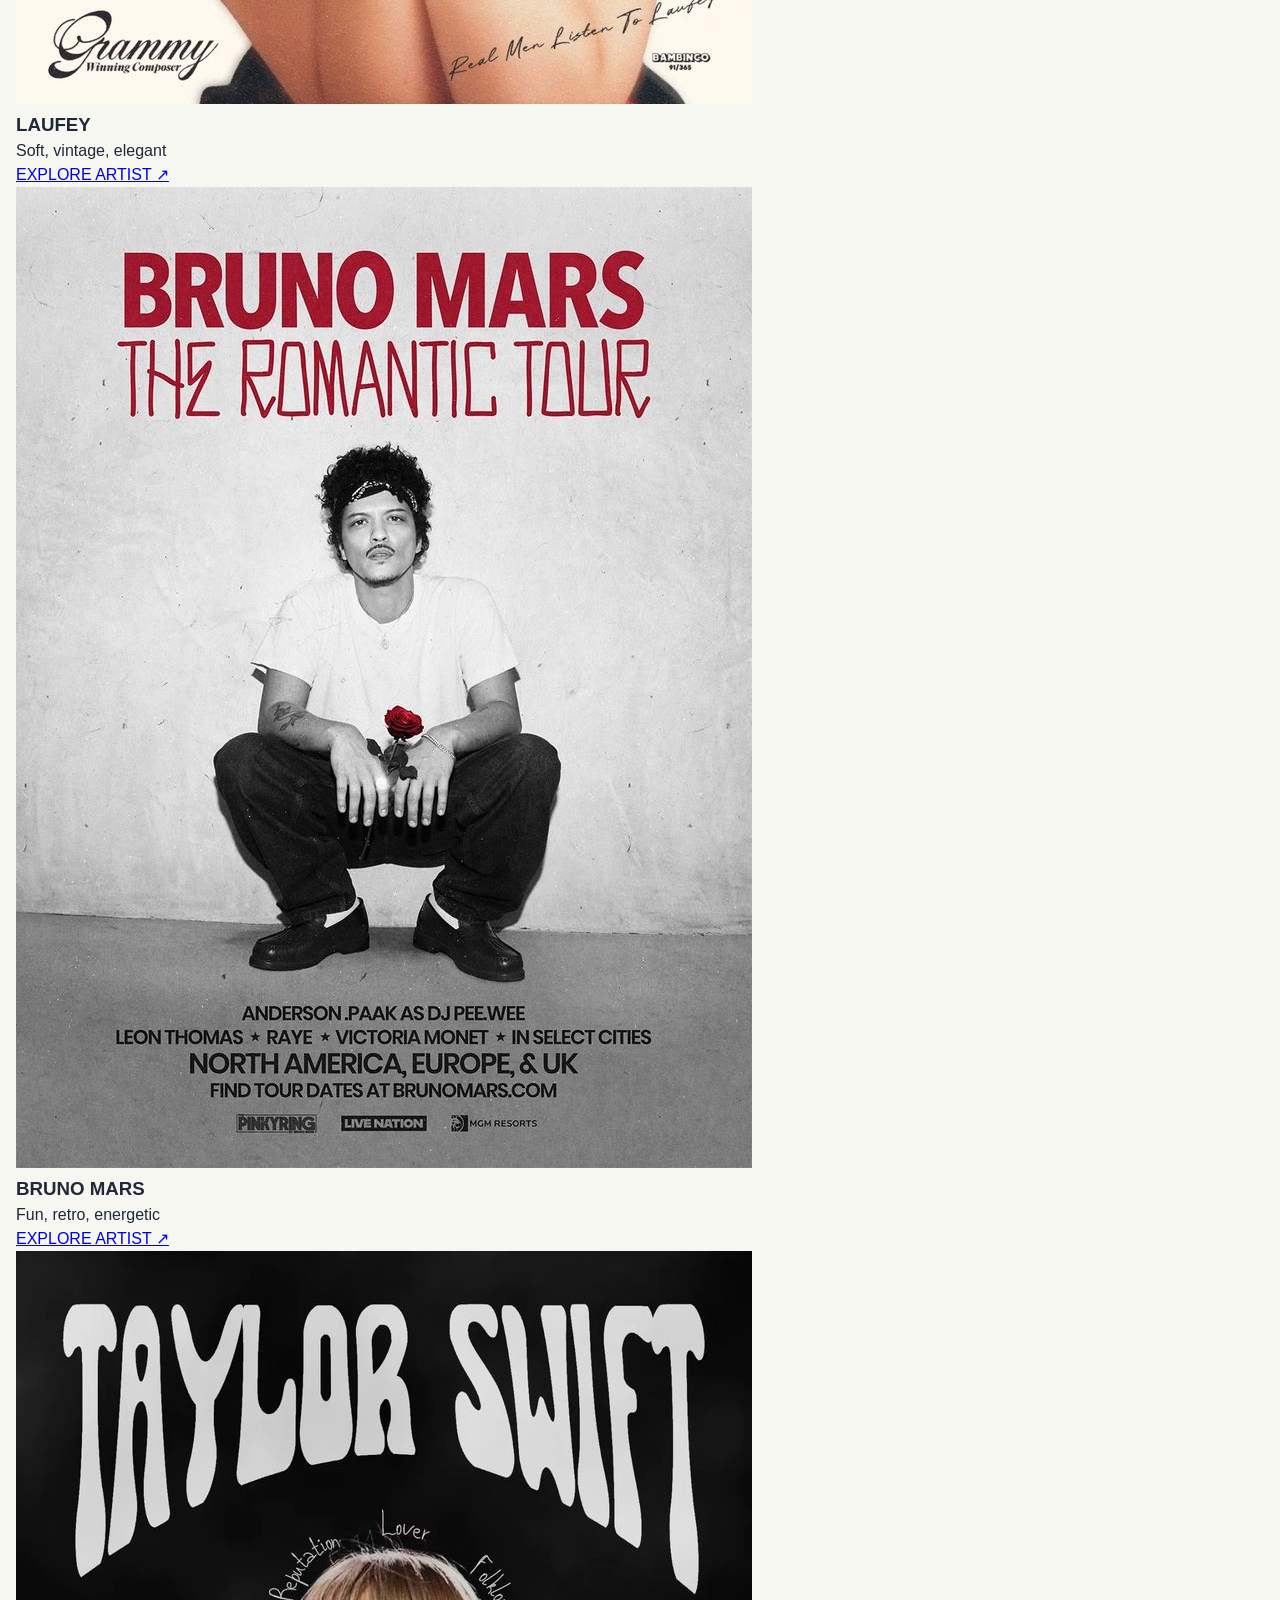
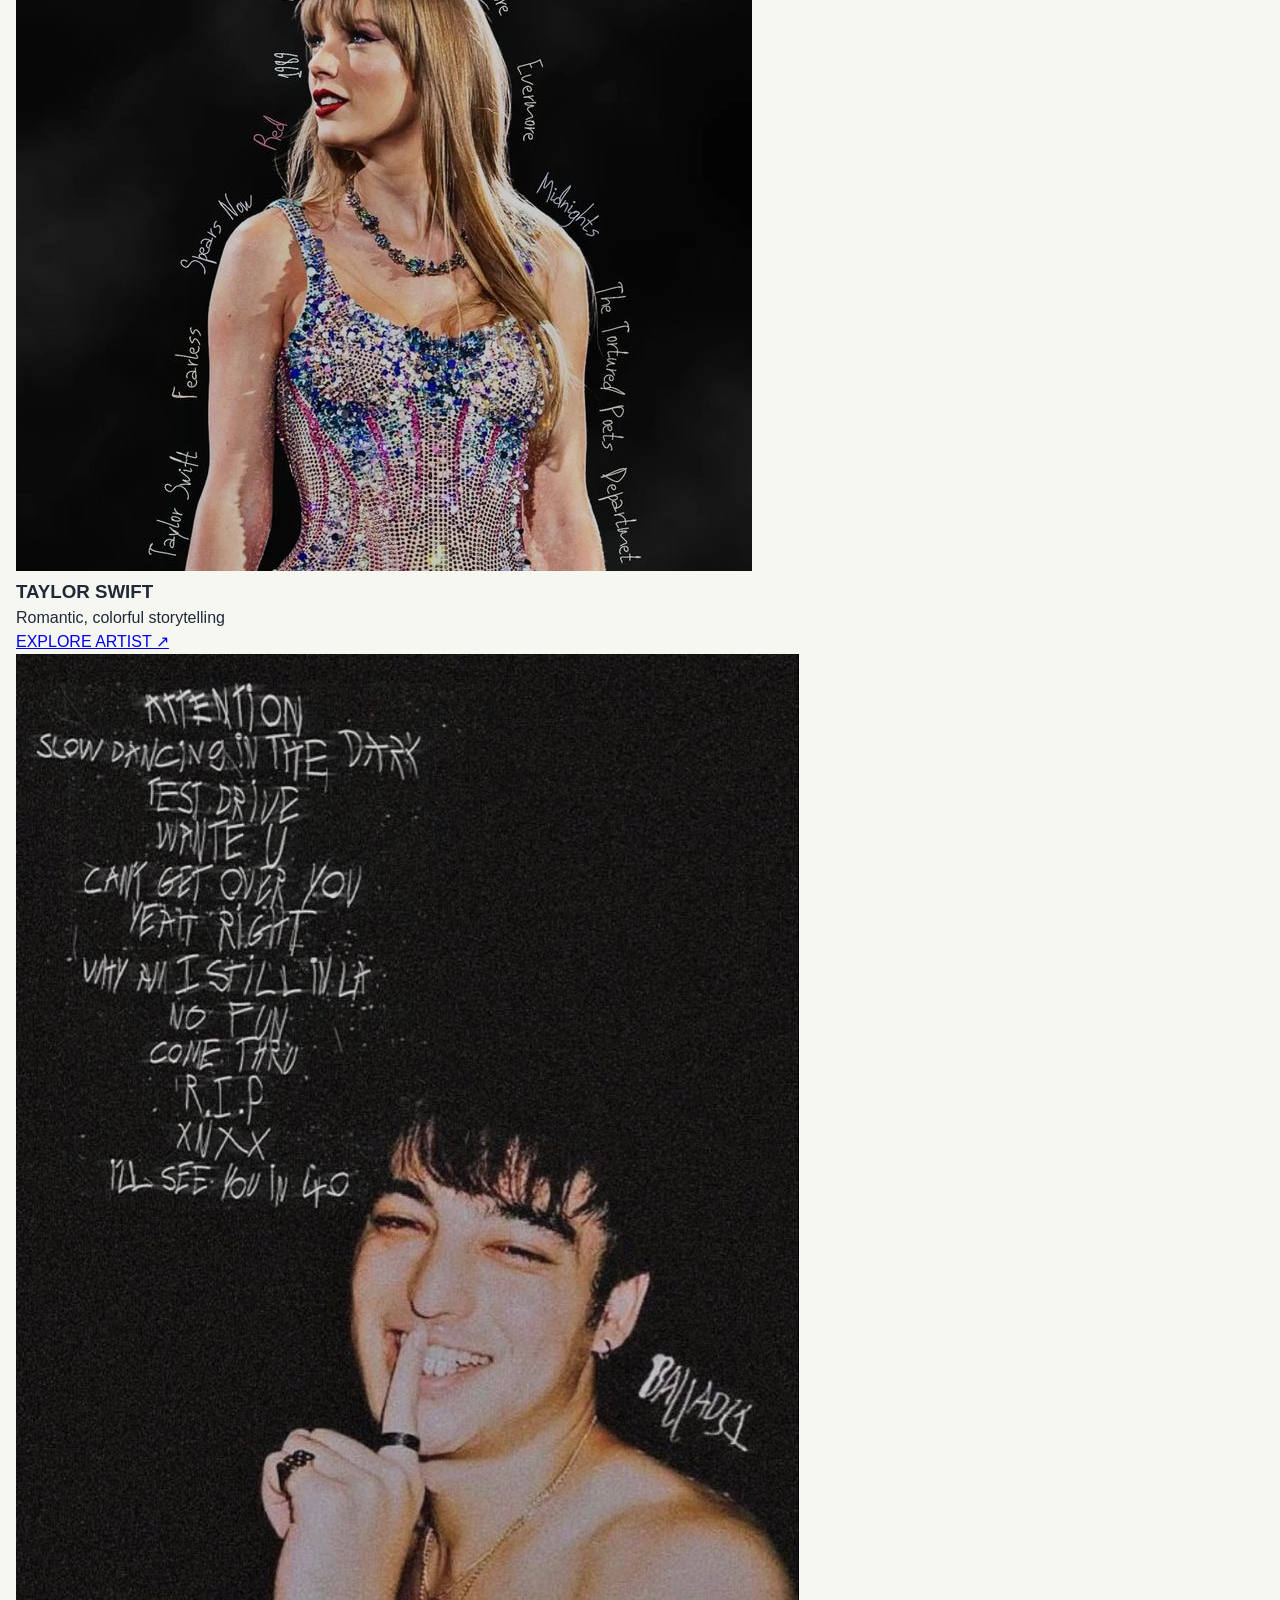
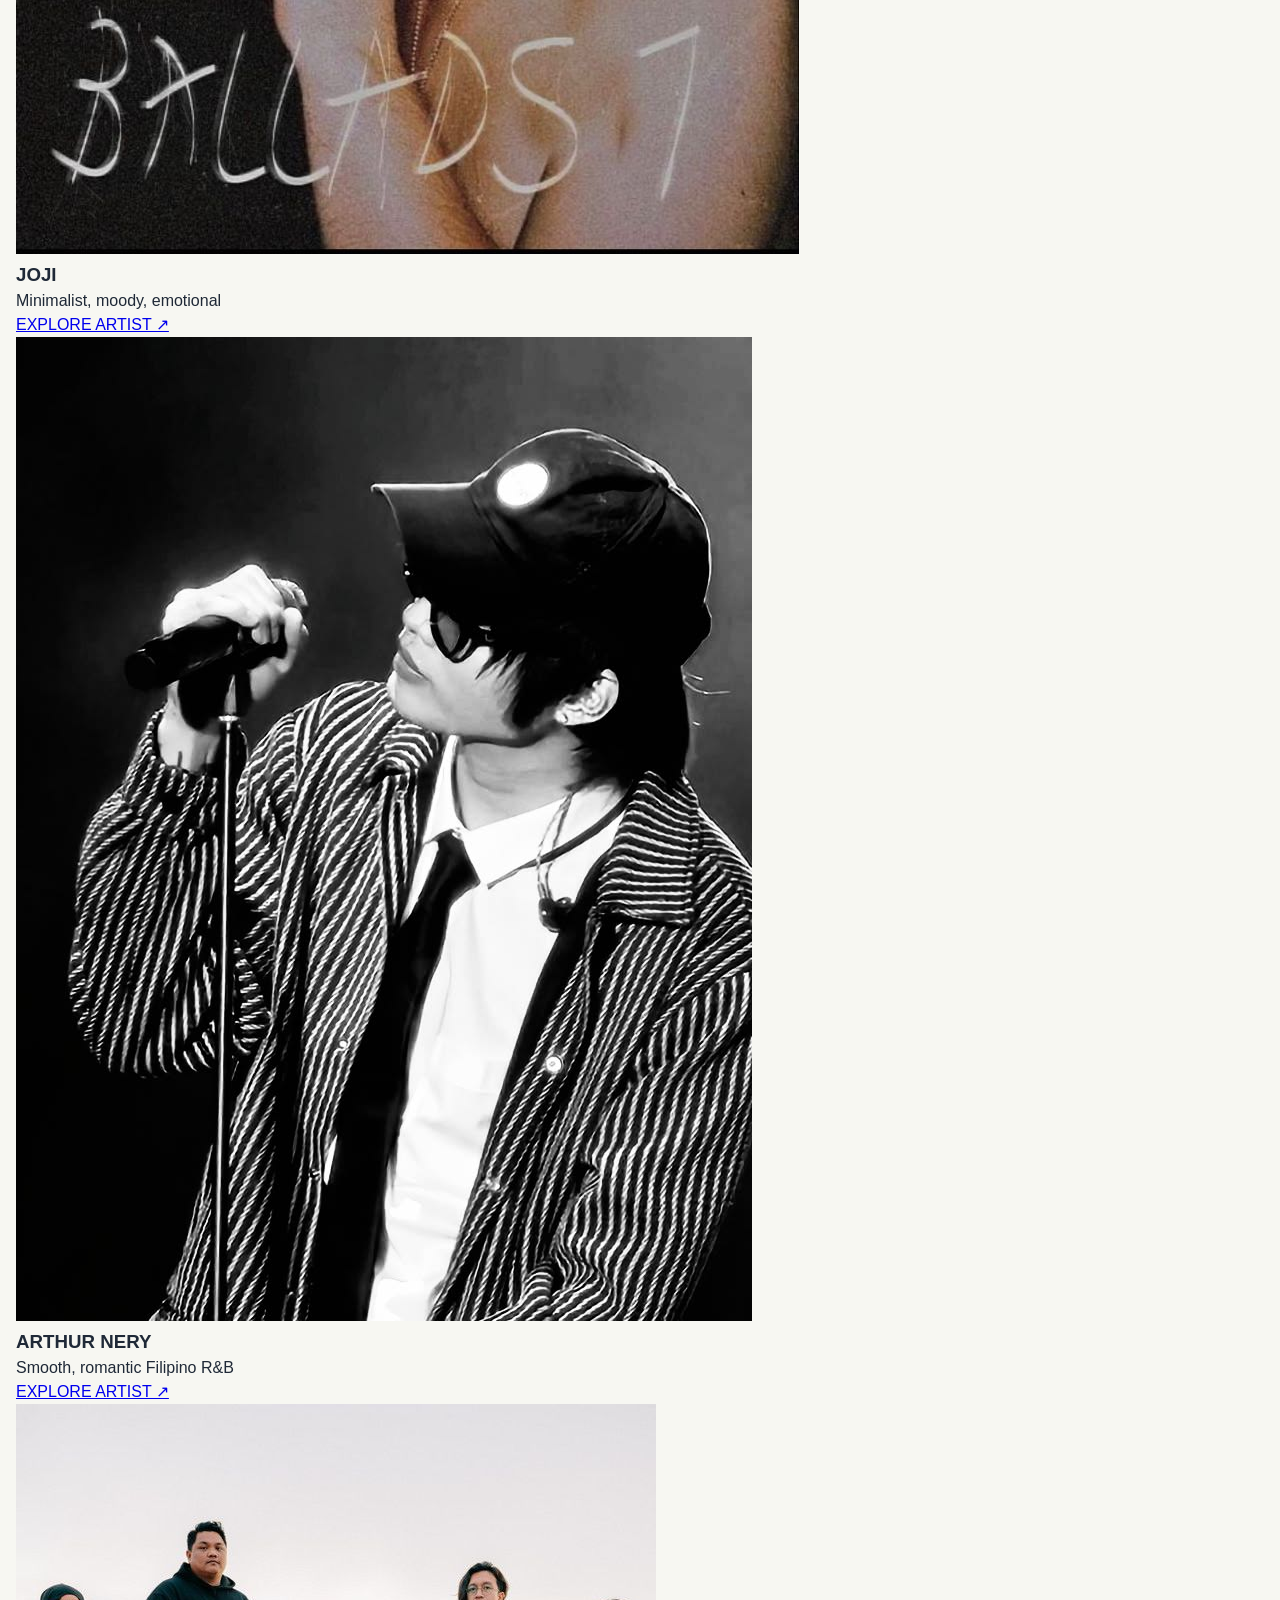
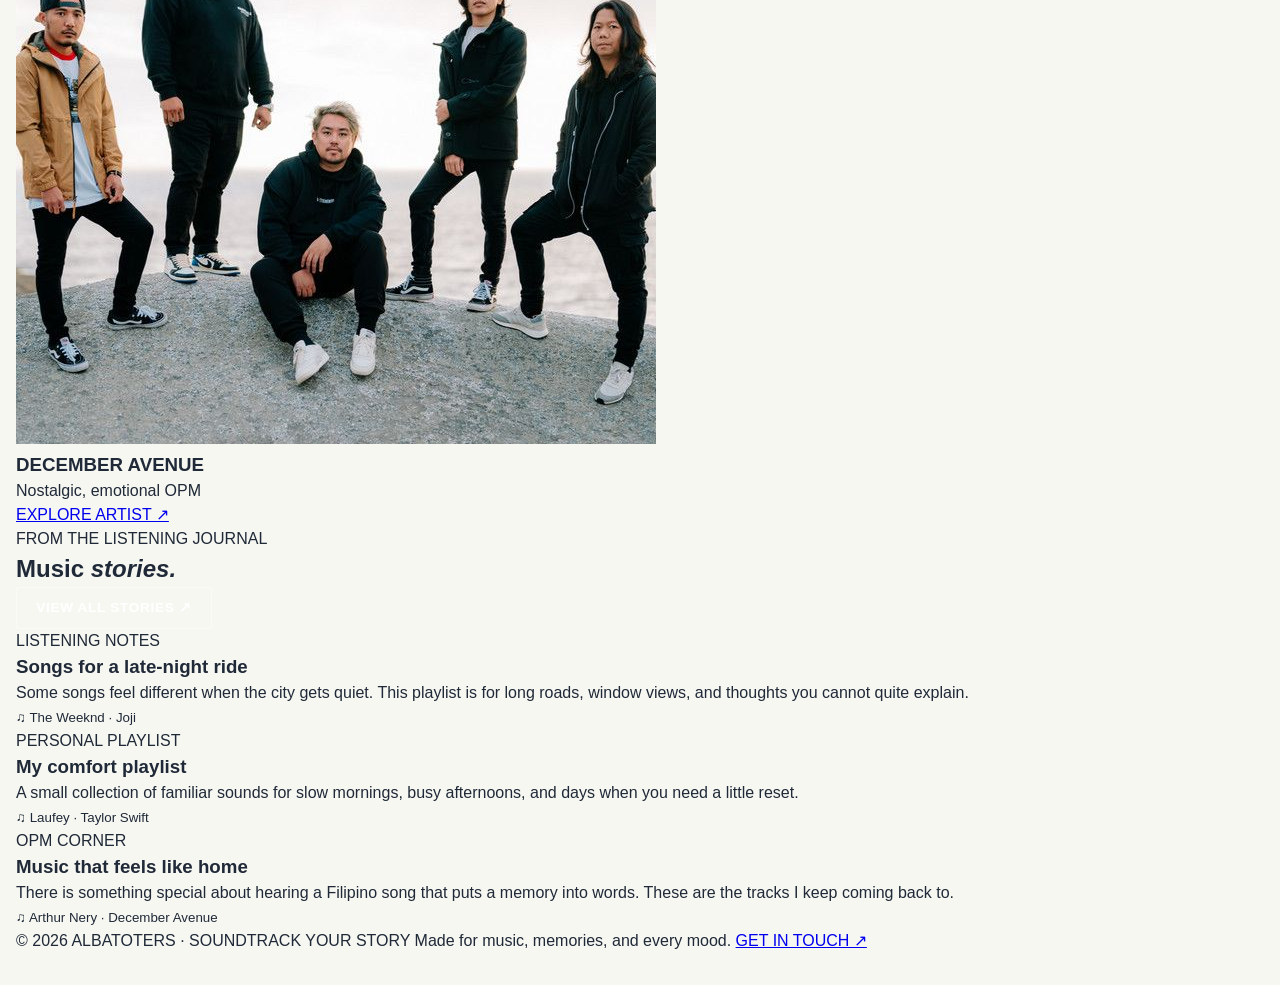
==== commit 425a51ea: "Update Albatoters website" ====
--- a/index.html
+++ b/index.html
@@ -1,177 +1,395 @@
+<!DOCTYPE html>
+<html lang="en">
+ <head>
+  <meta charset="utf-8"/>
+  <meta content="width=device-width, initial-scale=1.0" name="viewport"/>
+  <meta content="Albatoters &mdash; soundtrack your story. A personal music vlog and listening journal." name="description"/>
+  <title>
+   Home | Albatoters
+  </title>
+  <link href="style.css" rel="stylesheet"/>
+ </head>
+ <body>
+  <header class="header">
+   <a class="brand" href="index.html">
+    <span class="brand-mark">
+     ♫
+    </span>
+    ALBA
+    <span>
+     TOTERS
+    </span>
+   </a>
+   <nav class="nav" id="siteNav">
+    <a class="active" href="index.html">
+     HOME
+    </a>
+    <a class="" href="mood-match.html">
+     MOOD MATCH
+    </a>
+    <a class="" href="artist.html">
+     ARTISTS
+    </a>
+    <a class="" href="vlog.html">
+     MUSIC STORIES
+    </a>
+    <a class="" href="about.html">
+     ABOUT
+    </a>
+    <a class="" href="contact.html">
+     CONTACT
+    </a>
+   </nav>
+   <div class="header-actions">
+    <button aria-label="Toggle theme" class="icon-btn" id="themeToggle">
+     ☼
+    </button>
+    <button aria-label="Open navigation" class="menu-btn" id="menuToggle">
+     ☰
+    </button>
+   </div>
+  </header>
+  <main>
+   <section class="hero wrap">
+    <div>
+     <p class="eyebrow">
+      A PERSONAL MUSIC VLOG &middot; TEAM ALBATOTERS
+     </p>
+     <h1>
+      Every mood has
+      <br/>
+      a
+      <em>
+       soundtrack.
+      </em>
+     </h1>
+     <p class="lead">
+      A little corner of the internet for the songs we replay, the artists we love, and the memories that stay with us. Find your mood and let the music speak.
+     </p>
+     <div class="actions">
+      <a class="btn primary" href="mood-match.html">
+       FIND YOUR MOOD &nearrow;
+      </a>
+      <a class="btn ghost" href="vlog.html">
+       READ MUSIC STORIES
+      </a>
+     </div>
+    </div>
+    <div class="hero-art">
+     <div class="orbit">
+     </div>
+     <div class="record">
+      <div class="record-label">
+       A
+       <span>
+        ♫
+       </span>
+       <small>
+        ALBATOTERS
+       </small>
+      </div>
+     </div>
+     <span class="float-tag tag-one">
+      ♫ your daily replay
+     </span>
+     <span class="float-tag tag-two">
+      soundtrack your story
+     </span>
+    </div>
+   </section>
+   <section class="section">
+    <div class="wrap">
+     <div class="section-head">
+      <div>
+       <p class="eyebrow">
+        START WITH A FEELING
+       </p>
+       <h2>
+        What are you
+        <em>
+         feeling?
+        </em>
+       </h2>
+       <p class="muted">
+        Choose a mood and discover a matching listening direction.
+       </p>
+      </div>
+      <a class="btn ghost" href="mood-match.html">
+       ALL MOODS &nearrow;
+      </a>
+     </div>
+     <div class="grid mood-grid">
+      <a class="mood-card" href="mood-match.html#mood-night">
+       <span class="mood-icon">
+        ☾
+       </span>
+       <b>
+        Midnight
+       </b>
+       <small>
+        For quiet nights
+       </small>
+      </a>
+      <a class="mood-card" href="mood-match.html#mood-love">
+       <span class="mood-icon">
+        ♡
+       </span>
+       <b>
+        In Love
+       </b>
+       <small>
+        For soft feelings
+       </small>
+      </a>
+      <a class="mood-card" href="mood-match.html#mood-energy">
+       <span class="mood-icon">
+        ✦
+       </span>
+       <b>
+        Good Vibes
+       </b>
+       <small>
+        For brighter days
+       </small>
+      </a>
+      <a class="mood-card" href="mood-match.html#mood-focus">
+       <span class="mood-icon">
+        ◎
+       </span>
+       <b>
+        Focus
+       </b>
+       <small>
+        For getting things done
+       </small>
+      </a>
+      <a class="mood-card" href="mood-match.html#mood-calm">
+       <span class="mood-icon">
+        ☁
+       </span>
+       <b>
+        Unwind
+       </b>
+       <small>
+        For slowing down
+       </small>
+      </a>
+     </div>
+    </div>
+   </section>
+   <section class="section">
+    <div class="wrap">
+     <div class="section-head">
+      <div>
+       <p class="eyebrow">
+        THE PEOPLE BEHIND THE PLAYLISTS
+       </p>
+       <h2>
+        Featured
+        <em>
+         artists.
+        </em>
+       </h2>
+       <p class="muted">
+        Seven artists, different sounds, countless feelings.
+       </p>
+      </div>
+      <a class="btn ghost" href="artist.html">
+       MEET THE ARTISTS &nearrow;
+      </a>
+     </div>
+     <div class="grid artist-grid">
+      <article class="artist-card" data-artist="the weeknd">
+       <img alt="THE WEEKND" src="Img For Artist/theweek.jpg"/>
+       <div class="artist-info">
+        <h3>
+         THE WEEKND
+        </h3>
+        <p>
+         Dark, cinematic, modern
+        </p>
+        <a href="artist.html">
+         EXPLORE ARTIST &nearrow;
+        </a>
+       </div>
+      </article>
+      <article class="artist-card" data-artist="laufey">
+       <img alt="LAUFEY" src="Img For Artist/Laufey.jpg"/>
+       <div class="artist-info">
+        <h3>
+         LAUFEY
+        </h3>
+        <p>
+         Soft, vintage, elegant
+        </p>
+        <a href="artist.html">
+         EXPLORE ARTIST &nearrow;
+        </a>
+       </div>
+      </article>
+      <article class="artist-card" data-artist="bruno mars">
+       <img alt="BRUNO MARS" src="Img For Artist/Bruno.jpg"/>
+       <div class="artist-info">
+        <h3>
+         BRUNO MARS
+        </h3>
+        <p>
+         Fun, retro, energetic
+        </p>
+        <a href="artist.html">
+         EXPLORE ARTIST &nearrow;
+        </a>
+       </div>
+      </article>
+      <article class="artist-card" data-artist="taylor swift">
+       <img alt="TAYLOR SWIFT" src="Img For Artist/Taylor.jpg"/>
+       <div class="artist-info">
+        <h3>
+         TAYLOR SWIFT
+        </h3>
+        <p>
+         Romantic, colorful storytelling
+        </p>
+        <a href="artist.html">
+         EXPLORE ARTIST &nearrow;
+        </a>
+       </div>
+      </article>
+      <article class="artist-card" data-artist="joji">
+       <img alt="JOJI" src="Img For Artist/Joji.jpg"/>
+       <div class="artist-info">
+        <h3>
+         JOJI
+        </h3>
+        <p>
+         Minimalist, moody, emotional
+        </p>
+        <a href="artist.html">
+         EXPLORE ARTIST &nearrow;
+        </a>
+       </div>
+      </article>
+      <article class="artist-card" data-artist="arthur nery">
+       <img alt="ARTHUR NERY" src="Img For Artist/baiarthur.jpg"/>
+       <div class="artist-info">
+        <h3>
+         ARTHUR NERY
+        </h3>
+        <p>
+         Smooth, romantic Filipino R&amp;B
+        </p>
+        <a href="artist.html">
+         EXPLORE ARTIST &nearrow;
+        </a>
+       </div>
+      </article>
+      <article class="artist-card" data-artist="december avenue">
+       <img alt="DECEMBER AVENUE" src="Img For Artist/mgabai.jpg"/>
+       <div class="artist-info">
+        <h3>
+         DECEMBER AVENUE
+        </h3>
+        <p>
+         Nostalgic, emotional OPM
+        </p>
+        <a href="artist.html">
+         EXPLORE ARTIST &nearrow;
+        </a>
+       </div>
+      </article>
+     </div>
+    </div>
+   </section>
+   <section class="section">
+    <div class="wrap">
+     <div class="section-head">
+      <div>
+       <p class="eyebrow">
+        FROM THE LISTENING JOURNAL
+       </p>
+       <h2>
+        Music
+        <em>
+         stories.
+        </em>
+       </h2>
+      </div>
+      <a class="btn ghost" href="vlog.html">
+       VIEW ALL STORIES &nearrow;
+      </a>
+     </div>
+     <div class="grid story-grid">
+      <article class="story-card" data-category="listening notes">
+       <span class="type">
+        LISTENING NOTES
+       </span>
+       <h3>
+        Songs for a late-night ride
+       </h3>
+       <p>
+        Some songs feel different when the city gets quiet. This playlist is for long roads, window views, and thoughts you cannot quite explain.
+       </p>
+       <small>
+        ♫ The Weeknd &middot; Joji
+       </small>
+      </article>
+      <article class="story-card" data-category="personal playlist">
+       <span class="type">
+        PERSONAL PLAYLIST
+       </span>
+       <h3>
+        My comfort playlist
+       </h3>
+       <p>
+        A small collection of familiar sounds for slow mornings, busy afternoons, and days when you need a little reset.
+       </p>
+       <small>
+        ♫ Laufey &middot; Taylor Swift
+       </small>
+      </article>
+      <article class="story-card" data-category="opm corner">
+       <span class="type">
+        OPM CORNER
+       </span>
+       <h3>
+        Music that feels like home
+       </h3>
+       <p>
+        There is something special about hearing a Filipino song that puts a memory into words. These are the tracks I keep coming back to.
+       </p>
+       <small>
+        ♫ Arthur Nery &middot; December Avenue
+       </small>
+      </article>
+     </div>
+    </div>
+   </section>
+  </main>
+  <footer class="footer wrap">
+   <span>
+    &copy; 2026 ALBATOTERS &middot; SOUNDTRACK YOUR STORY
+   </span>
+   <span>
+    Made for music, memories, and every mood.
+   </span>
+   <a href="contact.html">
+    GET IN TOUCH &nearrow;
+   </a>
+  </footer>
+  <div class="toast" id="toast" role="status">
+  </div>
+  <script src="script.js">
+  </script>
+ </body>
+</html>
 <!DOCTYPE html>
 <html lang="en">
 <head>
     <meta charset="UTF-8">
     <meta name="viewport" content="width=device-width, initial-scale=1.0">
-    <title>Albatoters — Soundtrack Your Story</title>
-    <link href="https://fonts.googleapis.com/css2?family=Inter:wght@400;500;600;700&display=swap" rel="stylesheet">
-    <link rel="stylesheet" href="home.css">
+    <title>Document</title>
 </head>
 <body>
-
-    <div class="page-container">
-        
-        <!-- Top Navigation Header -->
-        <header class="navbar">
-            <div class="logo">
-                <span class="music-note">♫</span> ALBATOTERS
-            </div>
-            <nav class="nav-links">
-                <a href="index.html" class="active">HOME</a>
-                <a href="mood-match.html">MOOD MATCH</a>
-                <a href="artist.html">ARTISTS</a>
-                <a href="vlog.html">VLOG</a>
-                <a href="about.html">ABOUT</a>
-            </nav>
-        </header>
-
-        <!-- Hero Banner Section -->
-        <section class="hero-section">
-            <div class="hero-content">
-                <h1>SOUNDTRACK YOUR STORY</h1>
-                <p>Find the sound for every version of you.</p>
-                <div class="hero-buttons">
-                    <span class="btn">[ EXPLORE BY MOOD ]</span>
-                    <a href="artists.html" class="btn-link">[ MEET THE ARTISTS ]</a>
-                </div>
-            </div>
-        </section>
-
-        <!-- Choose Your Mood Section -->
-        <section class="section-block">
-            <h2 class="section-title">CHOOSE YOUR MOOD</h2>
-            <div class="mood-grid">
-                <div class="mood-card dark-indigo">
-                    <span class="mood-icon">☽</span>
-                    <span class="mood-name">NIGHT DRIVE</span>
-                </div>
-                <div class="mood-card purple">
-                    <span class="mood-icon">♡</span>
-                    <span class="mood-name">HEARTBREAK</span>
-                </div>
-                <div class="mood-card teal-accent">
-                    <span class="mood-icon">✦</span>
-                    <span class="mood-name">GOOD VIBES</span>
-                </div>
-                <div class="mood-card charcoal">
-                    <span class="mood-icon">●</span>
-                    <span class="mood-name">FOCUS</span>
-                </div>
-                <div class="mood-card mauve">
-                    <span class="mood-icon">☁</span>
-                    <span class="mood-name">CHILL</span>
-                </div>
-            </div>
-        </section>
-
-        <!-- Featured Artists Section -->
-        <section class="section-block">
-            <h2 class="section-title">03 | FEATURED ARTISTS</h2>
-            <div class="artists-split-grid">
-                
-                <!-- The Weeknd -->
-                <div class="artist-split-row">
-                    <div class="artist-left-box dark-indigo-bg">
-                        <h3>THE WEEKND</h3>
-                        <div class="photo-area">[ PHOTO AREA ]</div>
-                    </div>
-                    <div class="artist-right-box">
-                        <p><strong>Vibe:</strong> Dark, cinematic, modern</p>
-                        <p><strong>Visual theme:</strong> Deep purple and black, city lights, night-drive stories.</p>
-                        <p class="suggestion">Suggested content: a short artist introduction, a favorite track or playlist link, and a personal reflection.</p>
-                    </div>
-                </div>
-
-                <!-- Laufey -->
-                <div class="artist-split-row">
-                    <div class="artist-left-box mauve-bg">
-                        <h3>LAUFEY</h3>
-                        <div class="photo-area">[ PHOTO AREA ]</div>
-                    </div>
-                    <div class="artist-right-box">
-                        <p><strong>Vibe:</strong> Soft, vintage, elegant</p>
-                        <p><strong>Visual theme:</strong> Warm café tones, study diaries, quiet mornings, and soft listening notes.</p>
-                        <p class="suggestion">Suggested content: a short artist introduction, a favorite track or playlist link, and a personal reflection.</p>
-                    </div>
-                </div>
-
-                <!-- Bruno Mars -->
-                <div class="artist-split-row">
-                    <div class="artist-left-box terracotta-bg">
-                        <h3>BRUNO MARS</h3>
-                        <div class="photo-area">[ PHOTO AREA ]</div>
-                    </div>
-                    <div class="artist-right-box">
-                        <p><strong>Vibe:</strong> Fun, retro, energetic</p>
-                        <p><strong>Visual theme:</strong> Bold warm colors, retro shapes, friendship, travel, and upbeat memories.</p>
-                        <p class="suggestion">Suggested content: a short artist introduction, a favorite track or playlist link, and a personal reflection.</p>
-                    </div>
-                </div>
-
-                <!-- Taylor Swift -->
-                <div class="artist-split-row">
-                    <div class="artist-left-box purple-bg">
-                        <h3>TAYLOR SWIFT</h3>
-                        <div class="photo-area">[ PHOTO AREA ]</div>
-                    </div>
-                    <div class="artist-right-box">
-                        <p><strong>Vibe:</strong> Romantic, storytelling, colorful</p>
-                        <p><strong>Visual theme:</strong> Journal-style cards, pastel accents, personal memories, and story-based posts.</p>
-                        <p class="suggestion">Suggested content: a short artist introduction, a favorite track or playlist link, and a personal reflection.</p>
-                    </div>
-                </div>
-
-                <!-- Joji -->
-                <div class="artist-split-row">
-                    <div class="artist-left-box charcoal-bg">
-                        <h3>JOJI</h3>
-                        <div class="photo-area">[ PHOTO AREA ]</div>
-                    </div>
-                    <div class="artist-right-box">
-                        <p><strong>Vibe:</strong> Minimalist, moody, emotional</p>
-                        <p><strong>Visual theme:</strong> Monochrome-inspired visuals, spacious layouts, and reflective writing.</p>
-                        <p class="suggestion">Suggested content: a short artist introduction, a favorite track or playlist link, and a personal reflection.</p>
-                    </div>
-                </div>
-
-                <!-- Arthur Nery -->
-                <div class="artist-split-row">
-                    <div class="artist-left-box teal-bg">
-                        <h3>ARTHUR NERY</h3>
-                        <div class="photo-area">[ PHOTO AREA ]</div>
-                    </div>
-                    <div class="artist-right-box">
-                        <p><strong>Vibe:</strong> Smooth, romantic, Filipino R&B</p>
-                        <p><strong>Visual theme:</strong> Cool teal and blue accents, OPM listening notes, and late-night moods.</p>
-                        <p class="suggestion">Suggested content: a short artist introduction, a favorite track or playlist link, and a personal reflection.</p>
-                    </div>
-                </div>
-
-                <!-- December Avenue -->
-                <div class="artist-split-row">
-                    <div class="artist-left-box sage-bg">
-                        <h3>DECEMBER AVENUE</h3>
-                        <div class="photo-area">[ PHOTO AREA ]</div>
-                    </div>
-                    <div class="artist-right-box">
-                        <p><strong>Vibe:</strong> Nostalgic, emotional, OPM</p>
-                        <p><strong>Visual theme:</strong> Muted dusk colors, friendship memories, and meaningful life stories.</p>
-                        <p class="suggestion">Suggested content: a short artist introduction, a favorite track or playlist link, and a personal reflection.</p>
-                    </div>
-                </div>
-
-            </div>
-        </section>
-
-        <!-- Footer / Latest Vlog Bar -->
-        <footer class="footer-bar">
-            <span class="footer-label">LATEST VLOG</span>
-            <span class="footer-item">• "Songs for a late-night ride"[cite: 1]</span>
-            <span class="footer-item">• "My comfort playlist"[cite: 1]</span>
-            <span class="footer-item">• "Music that feels like home"[cite: 1]</span>
-        </footer>
-
-    </div>
-
+    
 </body>
 </html>
--- a/style.css
+++ b/style.css
@@ -0,0 +1,277 @@
+/* Color Palette Integration */
+:root {
+    --color-bg: #F7F7F2;          /* Light Off-White background */
+    --color-terracotta: #B85042;  /* Terracotta primary accent */
+    --color-teal: #A7BEAE;        /* Teal accent */
+    --color-dark: #1b1b2f;        /* Deep structural dark tone */
+    --color-purple: #5c4873;      /* Muted mood purple */
+    --color-mauve: #7a5c6d;       /* Mauve tone */
+    --color-sage: #3f5449;        /* Sage green tone */
+    --card-right-bg: #eef2f6;     /* Light grayish card background for descriptions */
+    --text-light: #ffffff;
+    --text-muted: #d1d5db;
+    --text-dark: #1f2937;
+    --text-subdued: #4b5563;
+    --max-width: 1100px;
+}
+
+* {
+    box-sizing: border-box;
+    margin: 0;
+    padding: 0;
+}
+
+body {
+    font-family: 'Inter', sans-serif;
+    background-color: var(--color-bg);
+    color: var(--text-dark);
+    line-height: 1.5;
+    padding: 2rem 1rem;
+}
+
+.page-container {
+    max-width: var(--max-width);
+    margin: 0 auto;
+    display: flex;
+    flex-direction: column;
+    gap: 2.5rem;
+}
+
+/* Navigation Bar */
+.navbar {
+    background-color: var(--color-dark);
+    color: var(--text-light);
+    display: flex;
+    justify-content: space-between;
+    align-items: center;
+    padding: 1.25rem 2rem;
+    border-radius: 4px;
+}
+
+.logo {
+    font-weight: 700;
+    font-size: 1.1rem;
+    letter-spacing: 0.05em;
+    display: flex;
+    align-items: center;
+    gap: 0.5rem;
+}
+
+.music-note {
+    color: var(--text-light);
+}
+
+.nav-links {
+    display: flex;
+    gap: 1.75rem;
+    list-style: none;
+}
+
+.nav-links a {
+    color: var(--text-muted);
+    text-decoration: none;
+    font-size: 0.8rem;
+    font-weight: 600;
+    letter-spacing: 0.05em;
+    transition: color 0.2s;
+}
+
+.nav-links a:hover,
+.nav-links a.active {
+    color: var(--text-light);
+}
+
+/* Hero Section */
+.hero-section {
+    background-color: var(--color-purple);
+    color: var(--text-light);
+    padding: 4rem 3rem;
+    border-radius: 4px;
+    box-shadow: 0 4px 12px rgba(0, 0, 0, 0.08);
+}
+
+.hero-content h1 {
+    font-size: 2.25rem;
+    font-weight: 700;
+    letter-spacing: -0.02em;
+    margin-bottom: 0.5rem;
+}
+
+.hero-content p {
+    font-size: 1.15rem;
+    color: var(--text-muted);
+    margin-bottom: 2rem;
+}
+
+.hero-buttons {
+    display: flex;
+    gap: 1rem;
+    flex-wrap: wrap;
+}
+
+.btn, .btn-link {
+    font-size: 0.85rem;
+    font-weight: 600;
+    letter-spacing: 0.05em;
+    padding: 0.6rem 1.2rem;
+    border: 1px solid rgba(255, 255, 255, 0.3);
+    border-radius: 4px;
+    background: rgba(255, 255, 255, 0.05);
+    color: var(--text-light);
+    text-decoration: none;
+    cursor: pointer;
+    display: inline-block;
+}
+
+.btn-link:hover {
+    background: rgba(255, 255, 255, 0.15);
+}
+
+/* Section Common Titles */
+.section-title {
+    font-size: 1rem;
+    font-weight: 700;
+    letter-spacing: 0.05em;
+    color: var(--text-dark);
+    margin-bottom: 1rem;
+}
+
+/* Choose Your Mood Section */
+.mood-grid {
+    display: grid;
+    grid-template-columns: repeat(auto-fit, minmax(180px, 1fr));
+    gap: 0.75rem;
+}
+
+.mood-card {
+    color: var(--text-light);
+    padding: 1.25rem;
+    border-radius: 4px;
+    display: flex;
+    align-items: center;
+    gap: 0.75rem;
+    font-weight: 600;
+    font-size: 0.85rem;
+    letter-spacing: 0.03em;
+}
+
+.mood-card.dark-indigo { background-color: var(--color-dark); }
+.mood-card.purple { background-color: var(--color-purple); }
+.mood-card.teal-accent { background-color: var(--color-sage); }
+.mood-card.charcoal { background-color: #2b2b3d; }
+.mood-card.mauve { background-color: var(--color-mauve); }
+
+.mood-icon {
+    font-size: 1rem;
+}
+
+/* Featured Artists Split Layout */
+.artists-split-grid {
+    display: flex;
+    flex-direction: column;
+    gap: 1rem;
+}
+
+.artist-split-row {
+    display: grid;
+    grid-template-columns: 1fr 1fr;
+    gap: 0.5rem;
+}
+
+.artist-left-box {
+    color: var(--text-light);
+    padding: 1.75rem;
+    border-radius: 4px;
+    display: flex;
+    flex-direction: column;
+    justify-content: space-between;
+    min-height: 140px;
+}
+
+.artist-right-box {
+    background-color: var(--card-right-bg);
+    color: var(--text-subdued);
+    padding: 1.5rem;
+    border-radius: 4px;
+    font-size: 0.85rem;
+    display: flex;
+    flex-direction: column;
+    justify-content: center;
+    gap: 0.35rem;
+    border: 1px solid #e2e8f0;
+}
+
+.artist-right-box strong {
+    color: var(--text-dark);
+}
+
+.artist-right-box .suggestion {
+    color: #6b7280;
+    font-style: italic;
+    font-size: 0.8rem;
+    margin-top: 0.25rem;
+}
+
+/* Background Color Variants */
+.dark-indigo-bg { background-color: var(--color-dark); }
+.mauve-bg { background-color: var(--color-mauve); }
+.terracotta-bg { background-color: var(--color-terracotta); }
+.purple-bg { background-color: var(--color-purple); }
+.charcoal-bg { background-color: #2b2b3d; }
+.teal-bg { background-color: #31585c; }
+.sage-bg { background-color: var(--color-sage); }
+
+.artist-left-box h3 {
+    font-size: 1.05rem;
+    font-weight: 700;
+    letter-spacing: 0.03em;
+}
+
+.photo-area {
+    margin-top: 1.5rem;
+    font-size: 0.75rem;
+    color: var(--text-muted);
+    letter-spacing: 0.05em;
+}
+
+/* Footer Bar */
+.footer-bar {
+    background-color: var(--color-dark);
+    color: var(--text-light);
+    padding: 1rem 1.5rem;
+    border-radius: 4px;
+    font-size: 0.75rem;
+    display: flex;
+    flex-wrap: wrap;
+    gap: 1.5rem;
+    align-items: center;
+    margin-top: 2rem;
+}
+
+.footer-label {
+    font-weight: 700;
+    letter-spacing: 0.05em;
+}
+
+.footer-item {
+    color: var(--text-muted);
+}
+
+/* Responsive Breakpoints */
+@media (max-width: 768px) {
+    .navbar {
+        flex-direction: column;
+        gap: 1rem;
+        align-items: flex-start;
+    }
+    .nav-links {
+        flex-wrap: wrap;
+        gap: 1rem;
+    }
+    .artist-split-row {
+        grid-template-columns: 1fr;
+    }
+    .hero-section {
+        padding: 2.5rem 1.5rem;
+    }
+}
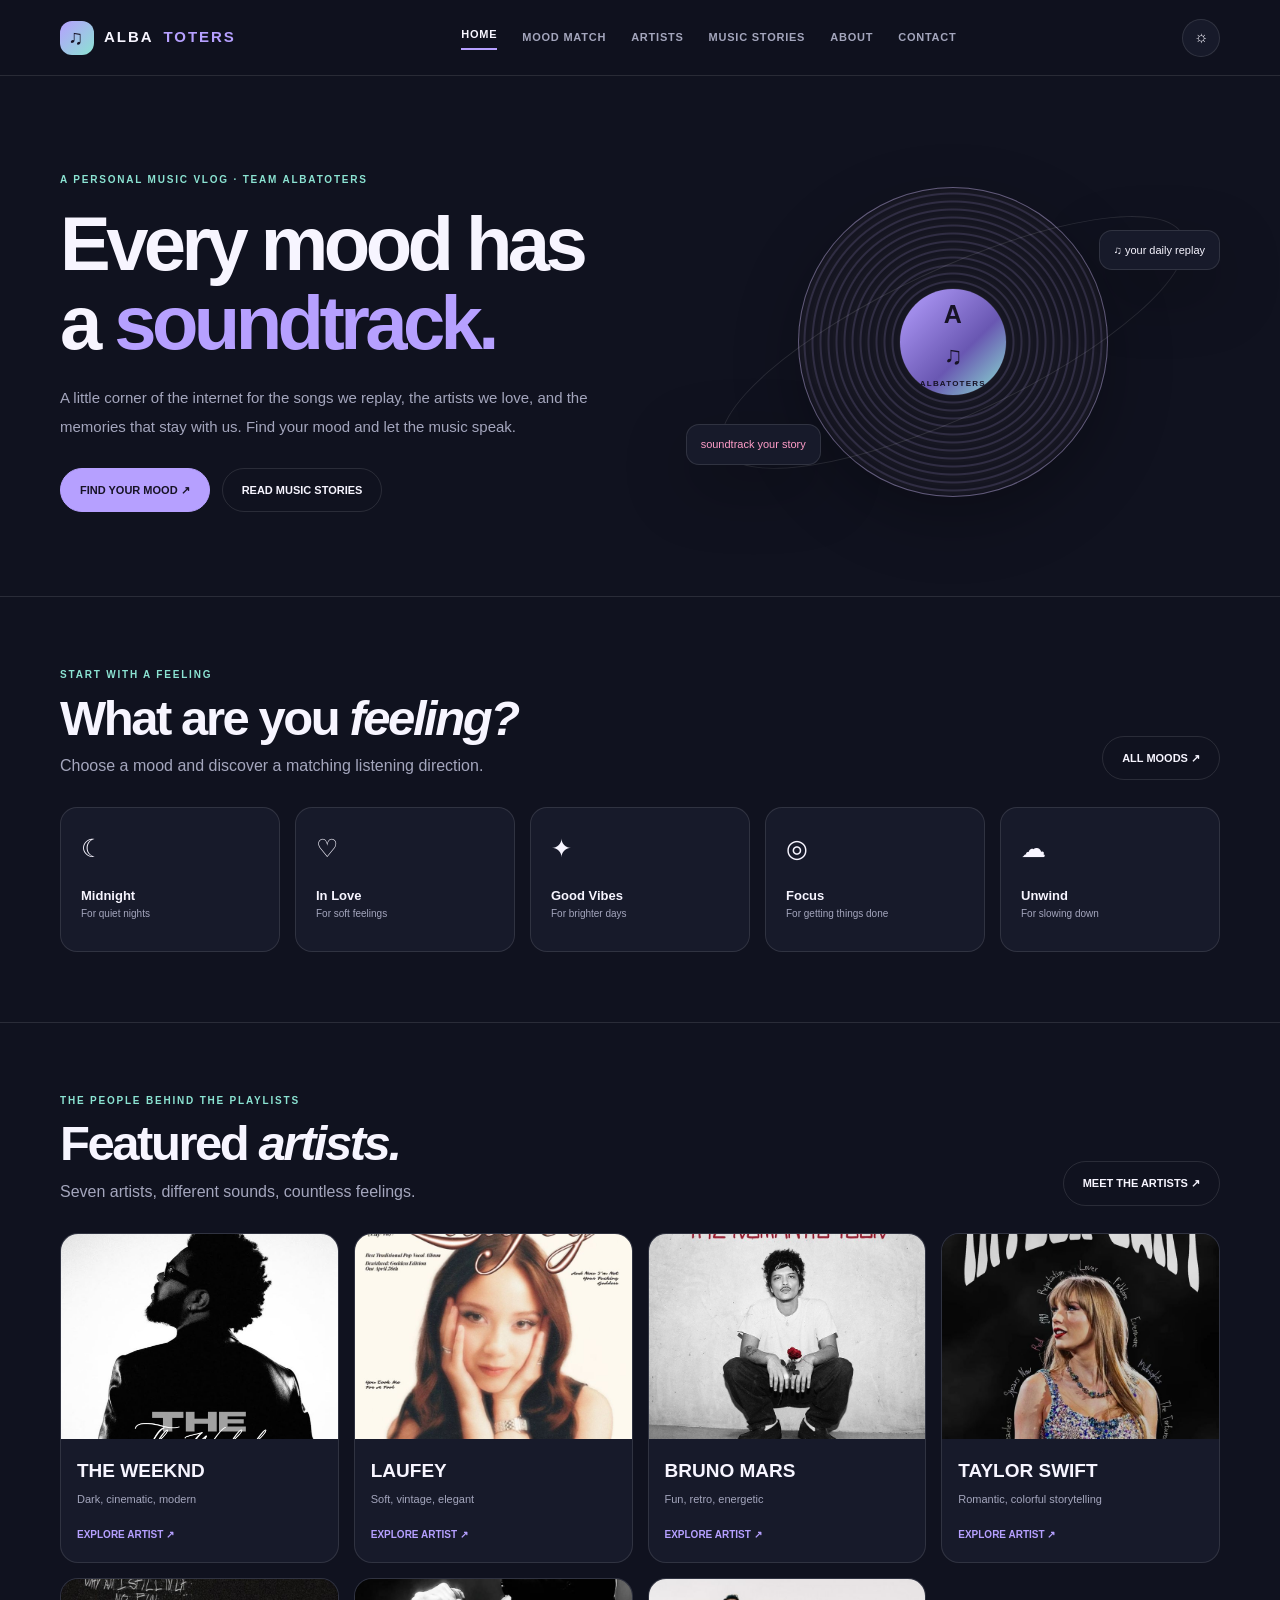
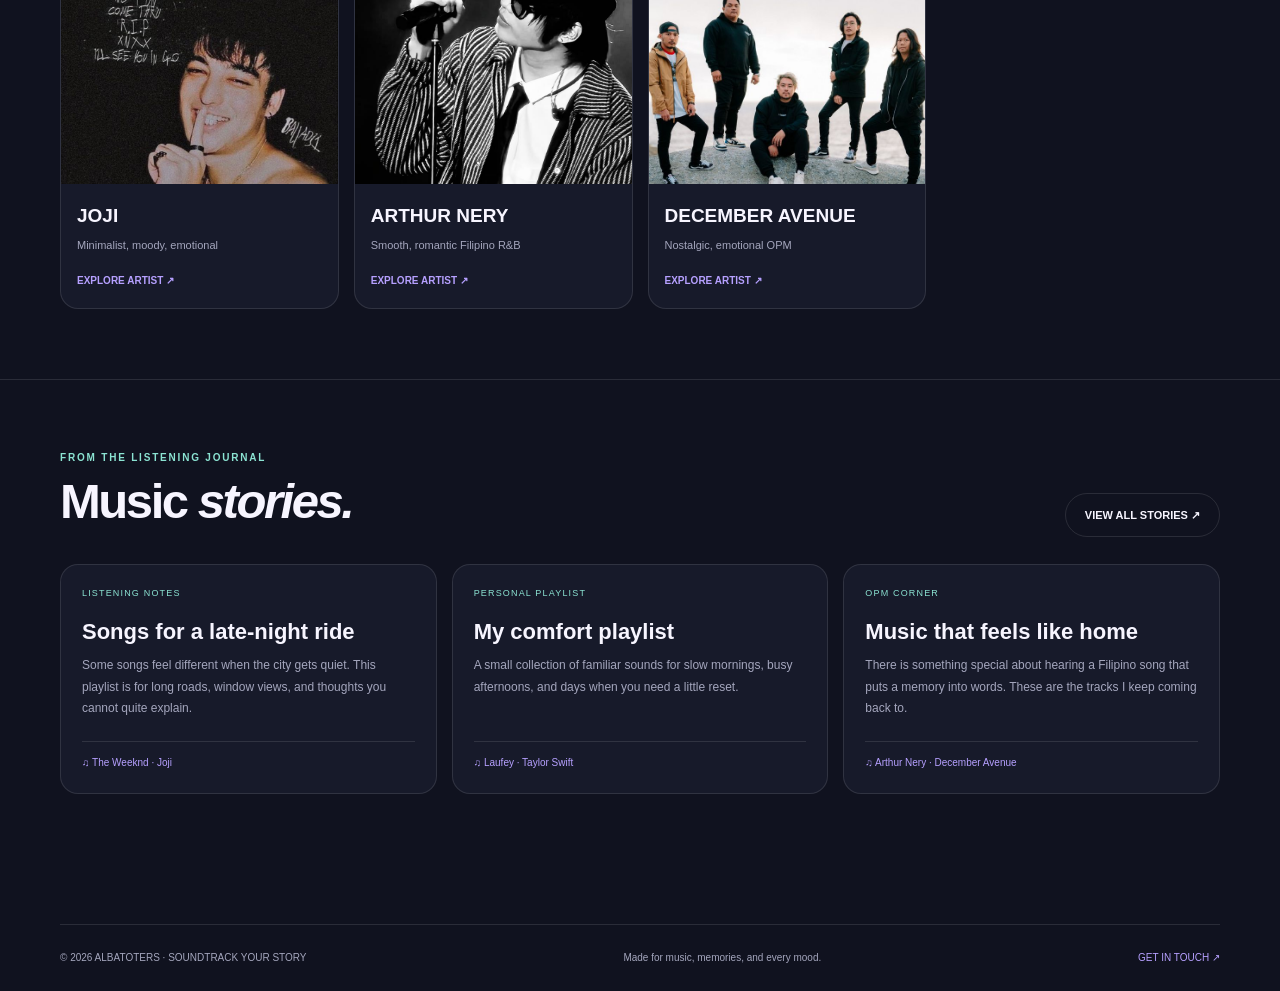
==== commit 656fc360: "Update Albatoters website" ====
--- a/index.html
+++ b/index.html
@@ -200,7 +200,7 @@
      </div>
      <div class="grid artist-grid">
       <article class="artist-card" data-artist="the weeknd">
-       <img alt="THE WEEKND" src="Img For Artist/theweek.jpg"/>
+       <img alt="THE WEEKND" src="images/theweek.jpg"/>
        <div class="artist-info">
         <h3>
          THE WEEKND
@@ -214,7 +214,7 @@
        </div>
       </article>
       <article class="artist-card" data-artist="laufey">
-       <img alt="LAUFEY" src="Img For Artist/Laufey.jpg"/>
+       <img alt="LAUFEY" src="images/Laufey.jpg"/>
        <div class="artist-info">
         <h3>
          LAUFEY
@@ -228,7 +228,7 @@
        </div>
       </article>
       <article class="artist-card" data-artist="bruno mars">
-       <img alt="BRUNO MARS" src="Img For Artist/Bruno.jpg"/>
+       <img alt="BRUNO MARS" src="images/Bruno.jpg"/>
        <div class="artist-info">
         <h3>
          BRUNO MARS
@@ -242,7 +242,7 @@
        </div>
       </article>
       <article class="artist-card" data-artist="taylor swift">
-       <img alt="TAYLOR SWIFT" src="Img For Artist/Taylor.jpg"/>
+       <img alt="TAYLOR SWIFT" src="images/Taylor.jpg"/>
        <div class="artist-info">
         <h3>
          TAYLOR SWIFT
@@ -256,7 +256,7 @@
        </div>
       </article>
       <article class="artist-card" data-artist="joji">
-       <img alt="JOJI" src="Img For Artist/Joji.jpg"/>
+       <img alt="JOJI" src="images/Joji.jpg"/>
        <div class="artist-info">
         <h3>
          JOJI
@@ -270,7 +270,7 @@
        </div>
       </article>
       <article class="artist-card" data-artist="arthur nery">
-       <img alt="ARTHUR NERY" src="Img For Artist/baiarthur.jpg"/>
+       <img alt="ARTHUR NERY" src="images/baiarthur.jpg"/>
        <div class="artist-info">
         <h3>
          ARTHUR NERY
@@ -284,7 +284,7 @@
        </div>
       </article>
       <article class="artist-card" data-artist="december avenue">
-       <img alt="DECEMBER AVENUE" src="Img For Artist/mgabai.jpg"/>
+       <img alt="DECEMBER AVENUE" src="images/mgabai.jpg"/>
        <div class="artist-info">
         <h3>
          DECEMBER AVENUE
--- a/style.css
+++ b/style.css
@@ -1,277 +1,1291 @@
-/* Color Palette Integration */
+
+/* ==========================================
+   ALBATOTERS
+   PERSONAL MUSIC VLOG WEBSITE
+   Main External CSS
+   ========================================== */
+
+
+/* ==========================================
+   1. GOOGLE FONTS
+   ========================================== */
+
+@import url('https://fonts.googleapis.com/css2?family=DM+Sans:wght@400;500;600;700&family=Space+Grotesk:wght@400;500;600;700&display=swap');
+
+
+/* ==========================================
+   2. ROOT VARIABLES
+   ========================================== */
+
 :root {
-    --color-bg: #F7F7F2;          /* Light Off-White background */
-    --color-terracotta: #B85042;  /* Terracotta primary accent */
-    --color-teal: #A7BEAE;        /* Teal accent */
-    --color-dark: #1b1b2f;        /* Deep structural dark tone */
-    --color-purple: #5c4873;      /* Muted mood purple */
-    --color-mauve: #7a5c6d;       /* Mauve tone */
-    --color-sage: #3f5449;        /* Sage green tone */
-    --card-right-bg: #eef2f6;     /* Light grayish card background for descriptions */
-    --text-light: #ffffff;
-    --text-muted: #d1d5db;
-    --text-dark: #1f2937;
-    --text-subdued: #4b5563;
-    --max-width: 1100px;
-}
+    --bg: #10121f;
+    --surface: #171a2a;
+    --surface2: #20243a;
+
+    --text: #f7f5ff;
+    --muted: #a4a6bd;
+
+    --line: rgba(255, 255, 255, 0.11);
+
+    --purple: #b6a0ff;
+    --teal: #8be3d2;
+    --pink: #ff9dc8;
+    --gold: #f6d88d;
+
+    --radius: 20px;
+
+    --shadow: 0 22px 65px #0004;
+
+    --font-main: "DM Sans", sans-serif;
+    --font-heading: "Space Grotesk", sans-serif;
+}
+
+
+/* ==========================================
+   3. LIGHT MODE VARIABLES
+   ========================================== */
+
+:root.light {
+    --bg: #f5f3fa;
+    --surface: #ffffff;
+    --surface2: #eeebf7;
+
+    --text: #202035;
+    --muted: #696980;
+
+    --line: rgba(32, 32, 53, 0.13);
+
+    --purple: #7254c9;
+    --teal: #167b70;
+    --pink: #b73c7d;
+    --gold: #8b6516;
+
+    --shadow: 0 22px 65px #30204a16;
+}
+
+
+/* ==========================================
+   4. GENERAL RESET
+   ========================================== */
 
 * {
-    box-sizing: border-box;
     margin: 0;
     padding: 0;
+    box-sizing: border-box;
+}
+
+html {
+    scroll-behavior: smooth;
+    scroll-padding-top: 90px;
 }
 
 body {
-    font-family: 'Inter', sans-serif;
-    background-color: var(--color-bg);
-    color: var(--text-dark);
-    line-height: 1.5;
-    padding: 2rem 1rem;
-}
-
-.page-container {
-    max-width: var(--max-width);
+    background: var(--bg);
+    color: var(--text);
+
+    font-family: var(--font-main);
+    line-height: 1.65;
+
+    transition: background 0.3s ease,
+                color 0.3s ease;
+}
+
+a {
+    color: inherit;
+    text-decoration: none;
+}
+
+button,
+input,
+textarea,
+select {
+    font: inherit;
+}
+
+button {
+    color: inherit;
+    cursor: pointer;
+}
+
+img {
+    max-width: 100%;
+    display: block;
+}
+
+ul {
+    list-style-position: inside;
+}
+
+
+/* ==========================================
+   5. MAIN CONTAINER
+   ========================================== */
+
+.wrap {
+    width: min(1160px, calc(100% - 44px));
     margin: 0 auto;
+}
+
+
+/* ==========================================
+   6. WEBSITE HEADER
+   ========================================== */
+
+.header {
+    height: 76px;
+
+    position: sticky;
+    top: 0;
+
+    z-index: 30;
+
+    display: flex;
+    align-items: center;
+    justify-content: space-between;
+
+    padding: 0 max(22px, calc((100vw - 1160px) / 2));
+
+    background: color-mix(
+        in srgb,
+        var(--bg) 90%,
+        transparent
+    );
+
+    backdrop-filter: blur(16px);
+
+    border-bottom: 1px solid var(--line);
+}
+
+
+/* ==========================================
+   7. WEBSITE BRAND
+   ========================================== */
+
+.brand {
+    font-family: var(--font-heading);
+    font-size: 15px;
+    font-weight: 700;
+
+    letter-spacing: 0.13em;
+
+    display: flex;
+    align-items: center;
+    gap: 10px;
+}
+
+.brand-mark {
+    width: 34px;
+    height: 34px;
+
+    display: grid;
+    place-items: center;
+
+    border-radius: 12px;
+
+    background: linear-gradient(
+        135deg,
+        var(--purple),
+        var(--teal)
+    );
+
+    color: #171326;
+    font-size: 20px;
+}
+
+.brand span:last-child {
+    color: var(--purple);
+}
+
+
+/* ==========================================
+   8. NAVIGATION MENU
+   ========================================== */
+
+.nav {
+    display: flex;
+    align-items: center;
+    gap: 25px;
+}
+
+.nav a {
+    font-size: 11px;
+    font-weight: 700;
+
+    letter-spacing: 0.07em;
+
+    color: var(--muted);
+
+    transition: color 0.3s ease;
+}
+
+.nav a:hover,
+.nav a.active {
+    color: var(--text);
+}
+
+.nav a.active::after {
+    content: "";
+
+    display: block;
+
+    height: 2px;
+
+    background: var(--purple);
+
+    margin-top: 5px;
+}
+
+
+/* ==========================================
+   9. HEADER BUTTONS
+   ========================================== */
+
+.header-actions {
+    display: flex;
+    align-items: center;
+    gap: 9px;
+}
+
+.icon-btn,
+.menu-btn {
+    width: 38px;
+    height: 38px;
+
+    border: 1px solid var(--line);
+
+    border-radius: 50%;
+
+    background: var(--surface);
+
+    cursor: pointer;
+}
+
+.icon-btn {
+    transition: background 0.3s ease;
+}
+
+.icon-btn:hover {
+    background: var(--surface2);
+}
+
+.menu-btn {
+    display: none;
+}
+
+
+/* ==========================================
+   10. HERO SECTION
+   ========================================== */
+
+.hero {
+    padding: 88px 0 76px;
+
+    display: grid;
+
+    grid-template-columns: 1.05fr 0.95fr;
+
+    align-items: center;
+
+    gap: 35px;
+
+    min-height: 520px;
+}
+
+.eyebrow {
+    color: var(--teal);
+
+    font-size: 10px;
+    font-weight: 700;
+
+    letter-spacing: 0.18em;
+
+    text-transform: uppercase;
+}
+
+.hero h1 {
+    font-family: var(--font-heading);
+
+    font-size: clamp(46px, 6vw, 76px);
+
+    font-weight: 600;
+
+    line-height: 1.04;
+
+    letter-spacing: -0.06em;
+
+    margin: 16px 0 22px;
+}
+
+.hero h1 em,
+.page-title em {
+    color: var(--purple);
+    font-style: normal;
+}
+
+.lead {
+    max-width: 540px;
+
+    color: var(--muted);
+
+    font-size: 15px;
+
+    line-height: 1.9;
+}
+
+
+/* ==========================================
+   11. HERO BUTTONS
+   ========================================== */
+
+.actions {
+    display: flex;
+    flex-wrap: wrap;
+
+    gap: 12px;
+
+    margin-top: 27px;
+}
+
+.btn {
+    display: inline-flex;
+    align-items: center;
+    justify-content: center;
+
+    padding: 12px 19px;
+
+    border: 1px solid var(--line);
+
+    border-radius: 99px;
+
+    font-size: 11px;
+    font-weight: 700;
+
+    transition: transform 0.3s ease,
+                background 0.3s ease;
+}
+
+.btn:hover {
+    transform: translateY(-3px);
+}
+
+.btn.primary {
+    background: var(--purple);
+
+    color: #171326;
+
+    border-color: var(--purple);
+}
+
+.btn.ghost {
+    background: transparent;
+
+    color: var(--text);
+}
+
+.btn.primary:hover {
+    background: var(--teal);
+    border-color: var(--teal);
+}
+
+
+/* ==========================================
+   12. HERO ARTWORK
+   ========================================== */
+
+.hero-art {
+    min-height: 350px;
+
+    display: grid;
+    place-items: center;
+
+    position: relative;
+}
+
+.record {
+    width: min(310px, 70vw);
+
+    aspect-ratio: 1;
+
+    border-radius: 50%;
+
+    background: repeating-radial-gradient(
+        circle,
+        #151521 0 3px,
+        #302d43 4px 5px,
+        #171722 6px 8px
+    );
+
+    display: grid;
+    place-items: center;
+
+    box-shadow:
+        var(--shadow),
+        inset 0 0 0 1px #625b7b;
+
+    animation: float 7s ease-in-out infinite;
+}
+
+.record-label {
+    width: 34%;
+
+    aspect-ratio: 1;
+
+    border-radius: 50%;
+
+    background: linear-gradient(
+        135deg,
+        var(--purple),
+        #6957b2 60%,
+        var(--teal)
+    );
+
+    display: grid;
+    place-content: center;
+
+    text-align: center;
+
+    color: #171326;
+
+    font-family: var(--font-heading);
+    font-size: 25px;
+    font-weight: 700;
+}
+
+.record-label small {
+    font-family: var(--font-main);
+
+    font-size: 8px;
+    font-weight: 700;
+
+    letter-spacing: 0.15em;
+}
+
+
+/* ==========================================
+   13. HERO DECORATIONS
+   ========================================== */
+
+.orbit {
+    position: absolute;
+
+    border: 1px solid var(--line);
+
+    border-radius: 50%;
+
+    width: 95%;
+    height: 42%;
+
+    transform: rotate(-25deg);
+}
+
+.float-tag {
+    position: absolute;
+
+    background: var(--surface);
+
+    border: 1px solid var(--line);
+
+    padding: 10px 14px;
+
+    border-radius: 13px;
+
+    box-shadow: var(--shadow);
+
+    font-size: 11px;
+}
+
+.tag-one {
+    top: 18%;
+    right: 0;
+}
+
+.tag-two {
+    bottom: 15%;
+    left: 0;
+
+    color: var(--pink);
+}
+
+
+/* ==========================================
+   14. FLOATING ANIMATION
+   ========================================== */
+
+@keyframes float {
+    0% {
+        transform: translateY(0);
+    }
+
+    50% {
+        transform: translateY(-10px) rotate(4deg);
+    }
+
+    100% {
+        transform: translateY(0);
+    }
+}
+
+
+/* ==========================================
+   15. GENERAL SECTIONS
+   ========================================== */
+
+.section {
+    padding: 70px 0;
+
+    border-top: 1px solid var(--line);
+}
+
+.section-head {
+    display: flex;
+
+    justify-content: space-between;
+    align-items: end;
+
+    gap: 20px;
+
+    margin-bottom: 27px;
+}
+
+.section-head h2,
+.page-title {
+    font-family: var(--font-heading);
+
+    font-size: clamp(32px, 4vw, 49px);
+
+    font-weight: 600;
+
+    line-height: 1.1;
+
+    letter-spacing: -0.05em;
+
+    margin: 8px 0;
+}
+
+.muted {
+    color: var(--muted);
+}
+
+
+/* ==========================================
+   16. GRID LAYOUT
+   ========================================== */
+
+.grid {
+    display: grid;
+    gap: 15px;
+}
+
+
+/* ==========================================
+   17. MOOD MATCH SECTION
+   ========================================== */
+
+.mood-grid {
+    grid-template-columns: repeat(5, 1fr);
+}
+
+.mood-card {
+    border: 1px solid var(--line);
+
+    background: var(--surface);
+
+    border-radius: 17px;
+
+    padding: 20px;
+
+    text-align: left;
+
+    cursor: pointer;
+
+    min-height: 145px;
+
+    transition: transform 0.3s ease,
+                border-color 0.3s ease,
+                background 0.3s ease;
+}
+
+.mood-card:hover,
+.mood-card.selected {
+    border-color: var(--purple);
+
+    transform: translateY(-4px);
+}
+
+.mood-icon {
+    font-size: 25px;
+
+    display: block;
+
+    margin-bottom: 16px;
+}
+
+.mood-card b,
+.mood-card small {
+    display: block;
+}
+
+.mood-card b {
+    font-size: 13px;
+}
+
+.mood-card small {
+    font-size: 10px;
+
+    color: var(--muted);
+}
+
+
+/* ==========================================
+   18. MOOD RESULT PANEL
+   ========================================== */
+
+.panel {
+    margin-top: 17px;
+
+    padding: 22px;
+
+    border: 1px solid var(--line);
+
+    border-radius: var(--radius);
+
+    background: var(--surface);
+}
+
+
+/* ==========================================
+   19. FEATURED ARTISTS
+   ========================================== */
+
+.artist-grid {
+    grid-template-columns: repeat(4, 1fr);
+}
+
+.artist-card {
+    background: var(--surface);
+
+    border: 1px solid var(--line);
+
+    border-radius: 18px;
+
+    overflow: hidden;
+
+    transition: transform 0.3s ease,
+                border-color 0.3s ease;
+}
+
+.artist-card:hover {
+    transform: translateY(-5px);
+
+    border-color: var(--purple);
+}
+
+.artist-card img {
+    width: 100%;
+    height: 205px;
+
+    object-fit: cover;
+
+    display: block;
+}
+
+.artist-info {
+    padding: 16px;
+}
+
+.artist-info h3 {
+    font-family: var(--font-heading);
+
+    font-size: 19px;
+
+    font-weight: 600;
+
+    margin: 0 0 4px;
+}
+
+.artist-info p {
+    font-size: 11px;
+
+    color: var(--muted);
+
+    margin: 0 0 12px;
+}
+
+.artist-info a {
+    color: var(--purple);
+
+    font-size: 10px;
+    font-weight: 700;
+}
+
+
+/* ==========================================
+   20. MUSIC STORIES / VLOG
+   ========================================== */
+
+.story-grid {
+    grid-template-columns: repeat(3, 1fr);
+}
+
+.story-card {
+    padding: 21px;
+
+    min-height: 230px;
+
     display: flex;
     flex-direction: column;
-    gap: 2.5rem;
-}
-
-/* Navigation Bar */
-.navbar {
-    background-color: var(--color-dark);
-    color: var(--text-light);
+
+    background: var(--surface);
+
+    border: 1px solid var(--line);
+
+    border-radius: 18px;
+
+    overflow: hidden;
+
+    transition: transform 0.3s ease,
+                border-color 0.3s ease;
+}
+
+.story-card:hover {
+    transform: translateY(-4px);
+
+    border-color: var(--purple);
+}
+
+.story-card .type {
+    font-size: 9px;
+
+    color: var(--teal);
+
+    letter-spacing: 0.13em;
+
+    text-transform: uppercase;
+}
+
+.story-card h3 {
+    font-family: var(--font-heading);
+
+    font-size: 22px;
+
+    line-height: 1.2;
+
+    margin: 18px 0 10px;
+}
+
+.story-card p {
+    font-size: 12px;
+
+    color: var(--muted);
+
+    line-height: 1.8;
+}
+
+.story-card small {
+    margin-top: auto;
+
+    padding-top: 13px;
+
+    border-top: 1px solid var(--line);
+
+    color: var(--purple);
+
+    font-size: 10px;
+}
+
+
+/* ==========================================
+   21. PAGE HERO
+   ========================================== */
+
+.page-hero {
+    padding: 68px 0 38px;
+}
+
+.page-hero .lead {
+    max-width: 680px;
+}
+
+.page-title {
+    font-size: clamp(40px, 5vw, 62px);
+}
+
+
+/* ==========================================
+   22. SEARCH AND FILTER TOOLBAR
+   ========================================== */
+
+.toolbar {
     display: flex;
+
+    gap: 10px;
+
+    flex-wrap: wrap;
+
+    align-items: center;
+
+    margin: 20px 0;
+}
+
+.field {
+    background: var(--surface);
+
+    color: var(--text);
+
+    border: 1px solid var(--line);
+
+    border-radius: 12px;
+
+    padding: 11px 13px;
+
+    outline: none;
+
+    min-width: 0;
+}
+
+.field:focus {
+    border-color: var(--purple);
+}
+
+.toolbar .field {
+    min-width: 220px;
+}
+
+
+/* ==========================================
+   23. CATEGORY FILTER CHIPS
+   ========================================== */
+
+.chips {
+    display: flex;
+
+    gap: 8px;
+
+    flex-wrap: wrap;
+}
+
+.chip {
+    border: 1px solid var(--line);
+
+    border-radius: 99px;
+
+    background: transparent;
+
+    padding: 8px 13px;
+
+    color: var(--muted);
+
+    font-size: 10px;
+
+    cursor: pointer;
+
+    transition: background 0.3s ease,
+                color 0.3s ease;
+}
+
+.chip:hover,
+.chip.active {
+    background: var(--purple);
+
+    color: #171326;
+
+    border-color: var(--purple);
+}
+
+
+/* ==========================================
+   24. TWO COLUMN LAYOUT
+   ========================================== */
+
+.two-col {
+    display: grid;
+
+    grid-template-columns: 0.8fr 1.2fr;
+
+    gap: 30px;
+}
+
+
+/* ==========================================
+   25. CONTENT CARDS
+   ========================================== */
+
+.content-card {
+    background: var(--surface);
+
+    border: 1px solid var(--line);
+
+    border-radius: var(--radius);
+
+    padding: 25px;
+}
+
+.content-card h2 {
+    font-family: var(--font-heading);
+
+    font-size: 25px;
+}
+
+.content-card p,
+.content-card li {
+    color: var(--muted);
+
+    font-size: 13px;
+
+    line-height: 1.9;
+}
+
+
+/* ==========================================
+   26. FORMS
+   ========================================== */
+
+.form label {
+    display: block;
+
+    font-size: 11px;
+
+    font-weight: 700;
+
+    margin: 13px 0 6px;
+}
+
+.form .field {
+    width: 100%;
+}
+
+.form textarea {
+    min-height: 125px;
+
+    resize: vertical;
+}
+
+.form-note {
+    font-size: 11px;
+
+    color: var(--teal);
+
+    min-height: 18px;
+
+    margin-top: 10px;
+}
+
+
+/* ==========================================
+   27. JOURNAL ENTRIES
+   ========================================== */
+
+.entry {
+    padding: 15px;
+
+    border: 1px solid var(--line);
+
+    border-radius: 13px;
+
+    margin-top: 10px;
+
+    background: var(--surface);
+}
+
+.entry h4 {
+    margin: 0;
+
+    font-family: var(--font-heading);
+
+    font-size: 16px;
+    font-weight: 600;
+}
+
+.entry p {
+    white-space: pre-wrap;
+
+    overflow-wrap: anywhere;
+
+    color: var(--muted);
+}
+
+.entry button {
+    float: right;
+
+    border: 0;
+
+    background: none;
+
+    color: var(--pink);
+
+    cursor: pointer;
+}
+
+
+/* ==========================================
+   28. WEBSITE FOOTER
+   ========================================== */
+
+.footer {
+    margin-top: 60px;
+
+    border-top: 1px solid var(--line);
+
+    padding: 25px 0;
+
+    display: flex;
+
     justify-content: space-between;
-    align-items: center;
-    padding: 1.25rem 2rem;
-    border-radius: 4px;
-}
-
-.logo {
-    font-weight: 700;
-    font-size: 1.1rem;
-    letter-spacing: 0.05em;
-    display: flex;
-    align-items: center;
-    gap: 0.5rem;
-}
-
-.music-note {
-    color: var(--text-light);
-}
-
-.nav-links {
-    display: flex;
-    gap: 1.75rem;
-    list-style: none;
-}
-
-.nav-links a {
-    color: var(--text-muted);
-    text-decoration: none;
-    font-size: 0.8rem;
-    font-weight: 600;
-    letter-spacing: 0.05em;
-    transition: color 0.2s;
-}
-
-.nav-links a:hover,
-.nav-links a.active {
-    color: var(--text-light);
-}
-
-/* Hero Section */
-.hero-section {
-    background-color: var(--color-purple);
-    color: var(--text-light);
-    padding: 4rem 3rem;
-    border-radius: 4px;
-    box-shadow: 0 4px 12px rgba(0, 0, 0, 0.08);
-}
-
-.hero-content h1 {
-    font-size: 2.25rem;
-    font-weight: 700;
-    letter-spacing: -0.02em;
-    margin-bottom: 0.5rem;
-}
-
-.hero-content p {
-    font-size: 1.15rem;
-    color: var(--text-muted);
-    margin-bottom: 2rem;
-}
-
-.hero-buttons {
-    display: flex;
-    gap: 1rem;
-    flex-wrap: wrap;
-}
-
-.btn, .btn-link {
-    font-size: 0.85rem;
-    font-weight: 600;
-    letter-spacing: 0.05em;
-    padding: 0.6rem 1.2rem;
-    border: 1px solid rgba(255, 255, 255, 0.3);
-    border-radius: 4px;
-    background: rgba(255, 255, 255, 0.05);
-    color: var(--text-light);
-    text-decoration: none;
-    cursor: pointer;
-    display: inline-block;
-}
-
-.btn-link:hover {
-    background: rgba(255, 255, 255, 0.15);
-}
-
-/* Section Common Titles */
-.section-title {
-    font-size: 1rem;
-    font-weight: 700;
-    letter-spacing: 0.05em;
-    color: var(--text-dark);
-    margin-bottom: 1rem;
-}
-
-/* Choose Your Mood Section */
-.mood-grid {
-    display: grid;
-    grid-template-columns: repeat(auto-fit, minmax(180px, 1fr));
-    gap: 0.75rem;
-}
-
-.mood-card {
-    color: var(--text-light);
-    padding: 1.25rem;
-    border-radius: 4px;
-    display: flex;
-    align-items: center;
-    gap: 0.75rem;
-    font-weight: 600;
-    font-size: 0.85rem;
-    letter-spacing: 0.03em;
-}
-
-.mood-card.dark-indigo { background-color: var(--color-dark); }
-.mood-card.purple { background-color: var(--color-purple); }
-.mood-card.teal-accent { background-color: var(--color-sage); }
-.mood-card.charcoal { background-color: #2b2b3d; }
-.mood-card.mauve { background-color: var(--color-mauve); }
-
-.mood-icon {
-    font-size: 1rem;
-}
-
-/* Featured Artists Split Layout */
-.artists-split-grid {
-    display: flex;
-    flex-direction: column;
-    gap: 1rem;
-}
-
-.artist-split-row {
-    display: grid;
-    grid-template-columns: 1fr 1fr;
-    gap: 0.5rem;
-}
-
-.artist-left-box {
-    color: var(--text-light);
-    padding: 1.75rem;
-    border-radius: 4px;
-    display: flex;
-    flex-direction: column;
-    justify-content: space-between;
-    min-height: 140px;
-}
-
-.artist-right-box {
-    background-color: var(--card-right-bg);
-    color: var(--text-subdued);
-    padding: 1.5rem;
-    border-radius: 4px;
-    font-size: 0.85rem;
-    display: flex;
-    flex-direction: column;
-    justify-content: center;
-    gap: 0.35rem;
-    border: 1px solid #e2e8f0;
-}
-
-.artist-right-box strong {
-    color: var(--text-dark);
-}
-
-.artist-right-box .suggestion {
-    color: #6b7280;
-    font-style: italic;
-    font-size: 0.8rem;
-    margin-top: 0.25rem;
-}
-
-/* Background Color Variants */
-.dark-indigo-bg { background-color: var(--color-dark); }
-.mauve-bg { background-color: var(--color-mauve); }
-.terracotta-bg { background-color: var(--color-terracotta); }
-.purple-bg { background-color: var(--color-purple); }
-.charcoal-bg { background-color: #2b2b3d; }
-.teal-bg { background-color: #31585c; }
-.sage-bg { background-color: var(--color-sage); }
-
-.artist-left-box h3 {
-    font-size: 1.05rem;
-    font-weight: 700;
-    letter-spacing: 0.03em;
-}
-
-.photo-area {
-    margin-top: 1.5rem;
-    font-size: 0.75rem;
-    color: var(--text-muted);
-    letter-spacing: 0.05em;
-}
-
-/* Footer Bar */
-.footer-bar {
-    background-color: var(--color-dark);
-    color: var(--text-light);
-    padding: 1rem 1.5rem;
-    border-radius: 4px;
-    font-size: 0.75rem;
-    display: flex;
-    flex-wrap: wrap;
-    gap: 1.5rem;
-    align-items: center;
-    margin-top: 2rem;
-}
-
-.footer-label {
-    font-weight: 700;
-    letter-spacing: 0.05em;
-}
-
-.footer-item {
-    color: var(--text-muted);
-}
-
-/* Responsive Breakpoints */
-@media (max-width: 768px) {
-    .navbar {
+
+    gap: 20px;
+
+    color: var(--muted);
+
+    font-size: 10px;
+}
+
+.footer a {
+    color: var(--purple);
+}
+
+
+/* ==========================================
+   29. EMPTY STATE
+   ========================================== */
+
+.empty {
+    padding: 25px;
+
+    border: 1px dashed var(--line);
+
+    border-radius: 14px;
+
+    color: var(--muted);
+
+    font-size: 12px;
+
+    text-align: center;
+}
+
+
+/* ==========================================
+   30. HIDDEN ELEMENTS
+   ========================================== */
+
+.hidden {
+    display: none !important;
+}
+
+
+/* ==========================================
+   31. NOTIFICATION TOAST
+   ========================================== */
+
+.toast {
+    position: fixed;
+
+    bottom: 20px;
+    left: 50%;
+
+    transform: translateX(-50%);
+
+    background: var(--text);
+
+    color: var(--bg);
+
+    padding: 10px 16px;
+
+    border-radius: 99px;
+
+    font-size: 11px;
+
+    opacity: 0;
+
+    pointer-events: none;
+
+    transition: opacity 0.3s ease;
+
+    z-index: 50;
+}
+
+.toast.show {
+    opacity: 1;
+}
+
+
+/* ==========================================
+   32. TABLET RESPONSIVE DESIGN
+   ========================================== */
+
+@media (max-width: 900px) {
+
+    .nav {
+        gap: 13px;
+    }
+
+    .nav a {
+        font-size: 10px;
+    }
+
+    .mood-grid {
+        grid-template-columns: repeat(3, 1fr);
+    }
+
+    .artist-grid {
+        grid-template-columns: repeat(3, 1fr);
+    }
+
+}
+
+
+/* ==========================================
+   33. MOBILE RESPONSIVE DESIGN
+   ========================================== */
+
+@media (max-width: 700px) {
+
+    .header {
+        height: 68px;
+    }
+
+    .menu-btn {
+        display: block;
+    }
+
+    .nav {
+        display: none;
+
+        position: absolute;
+
+        top: 67px;
+        left: 0;
+        right: 0;
+
+        background: var(--surface);
+
+        padding: 15px 24px 22px;
+
+        border-bottom: 1px solid var(--line);
+
         flex-direction: column;
-        gap: 1rem;
+
+        align-items: stretch;
+
+        gap: 4px;
+    }
+
+    .nav.open {
+        display: flex;
+    }
+
+    .nav a {
+        padding: 9px 0;
+
+        font-size: 12px;
+    }
+
+    .nav a.active::after {
+        display: none;
+    }
+
+    .hero {
+        grid-template-columns: 1fr;
+
+        padding: 60px 0 35px;
+
+        gap: 0;
+    }
+
+    .hero-art {
+        min-height: 300px;
+    }
+
+    .section {
+        padding: 55px 0;
+    }
+
+    .section-head {
         align-items: flex-start;
-    }
-    .nav-links {
-        flex-wrap: wrap;
-        gap: 1rem;
-    }
-    .artist-split-row {
+
+        flex-direction: column;
+    }
+
+    .mood-grid {
+        grid-template-columns: repeat(2, 1fr);
+    }
+
+    .artist-grid {
+        grid-template-columns: repeat(2, 1fr);
+    }
+
+    .artist-card img {
+        height: 160px;
+    }
+
+    .story-grid {
         grid-template-columns: 1fr;
     }
-    .hero-section {
-        padding: 2.5rem 1.5rem;
-    }
-}+
+    .two-col {
+        grid-template-columns: 1fr;
+    }
+
+    .footer {
+        flex-direction: column;
+
+        text-align: center;
+    }
+
+    .page-hero {
+        padding: 52px 0 25px;
+    }
+
+}
+
+
+/* ==========================================
+   34. SMALL MOBILE RESPONSIVE DESIGN
+   ========================================== */
+
+@media (max-width: 390px) {
+
+    .wrap {
+        width: calc(100% - 30px);
+    }
+
+    .artist-grid {
+        grid-template-columns: 1fr;
+    }
+
+    .artist-card img {
+        height: 210px;
+    }
+
+    .mood-card {
+        padding: 15px;
+    }
+
+}
+
+
+/* ==========================================
+   35. ACCESSIBILITY
+   ========================================== */
+
+:focus-visible {
+    outline: 2px solid var(--teal);
+
+    outline-offset: 4px;
+}
+
+
+/* ==========================================
+   36. REDUCED MOTION
+   ========================================== */
+
+@media (prefers-reduced-motion: reduce) {
+
+    * {
+        scroll-behavior: auto !important;
+
+        animation: none !important;
+
+        transition: none !important;
+    }
+
+}
